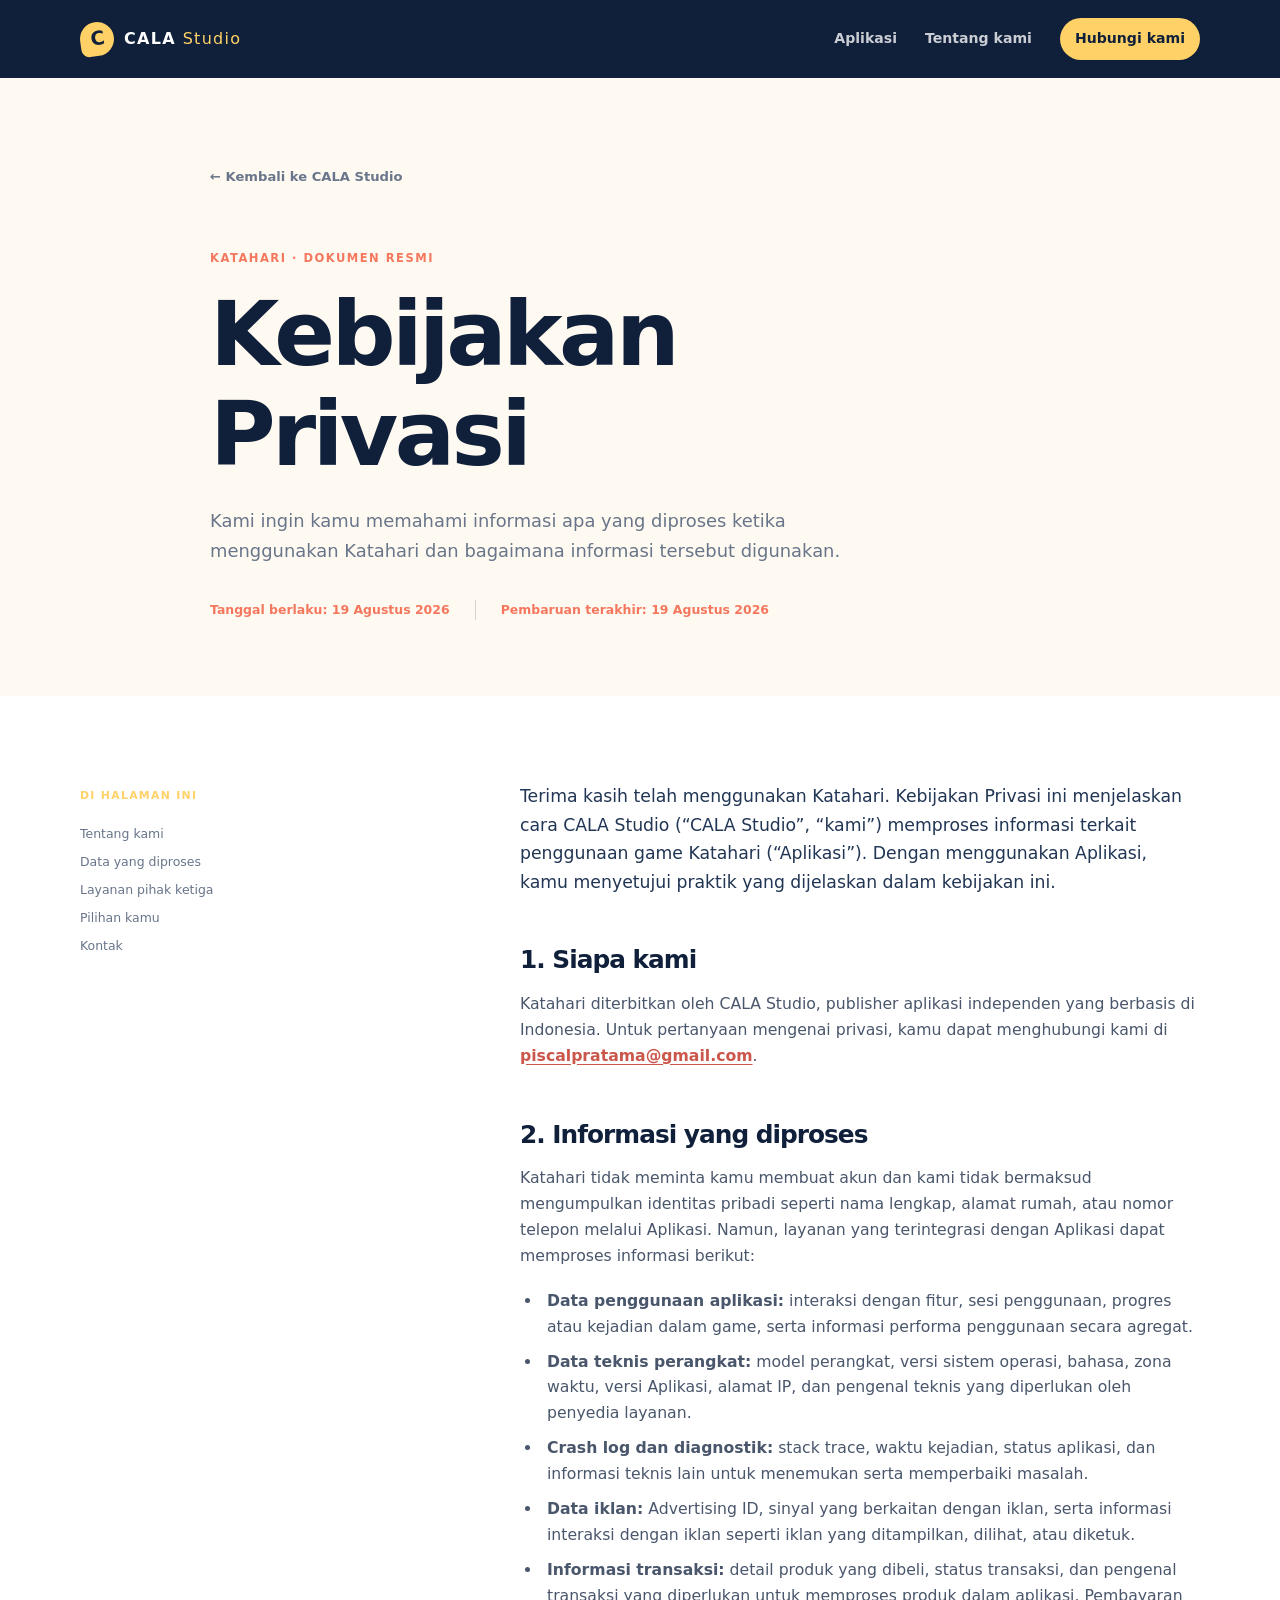
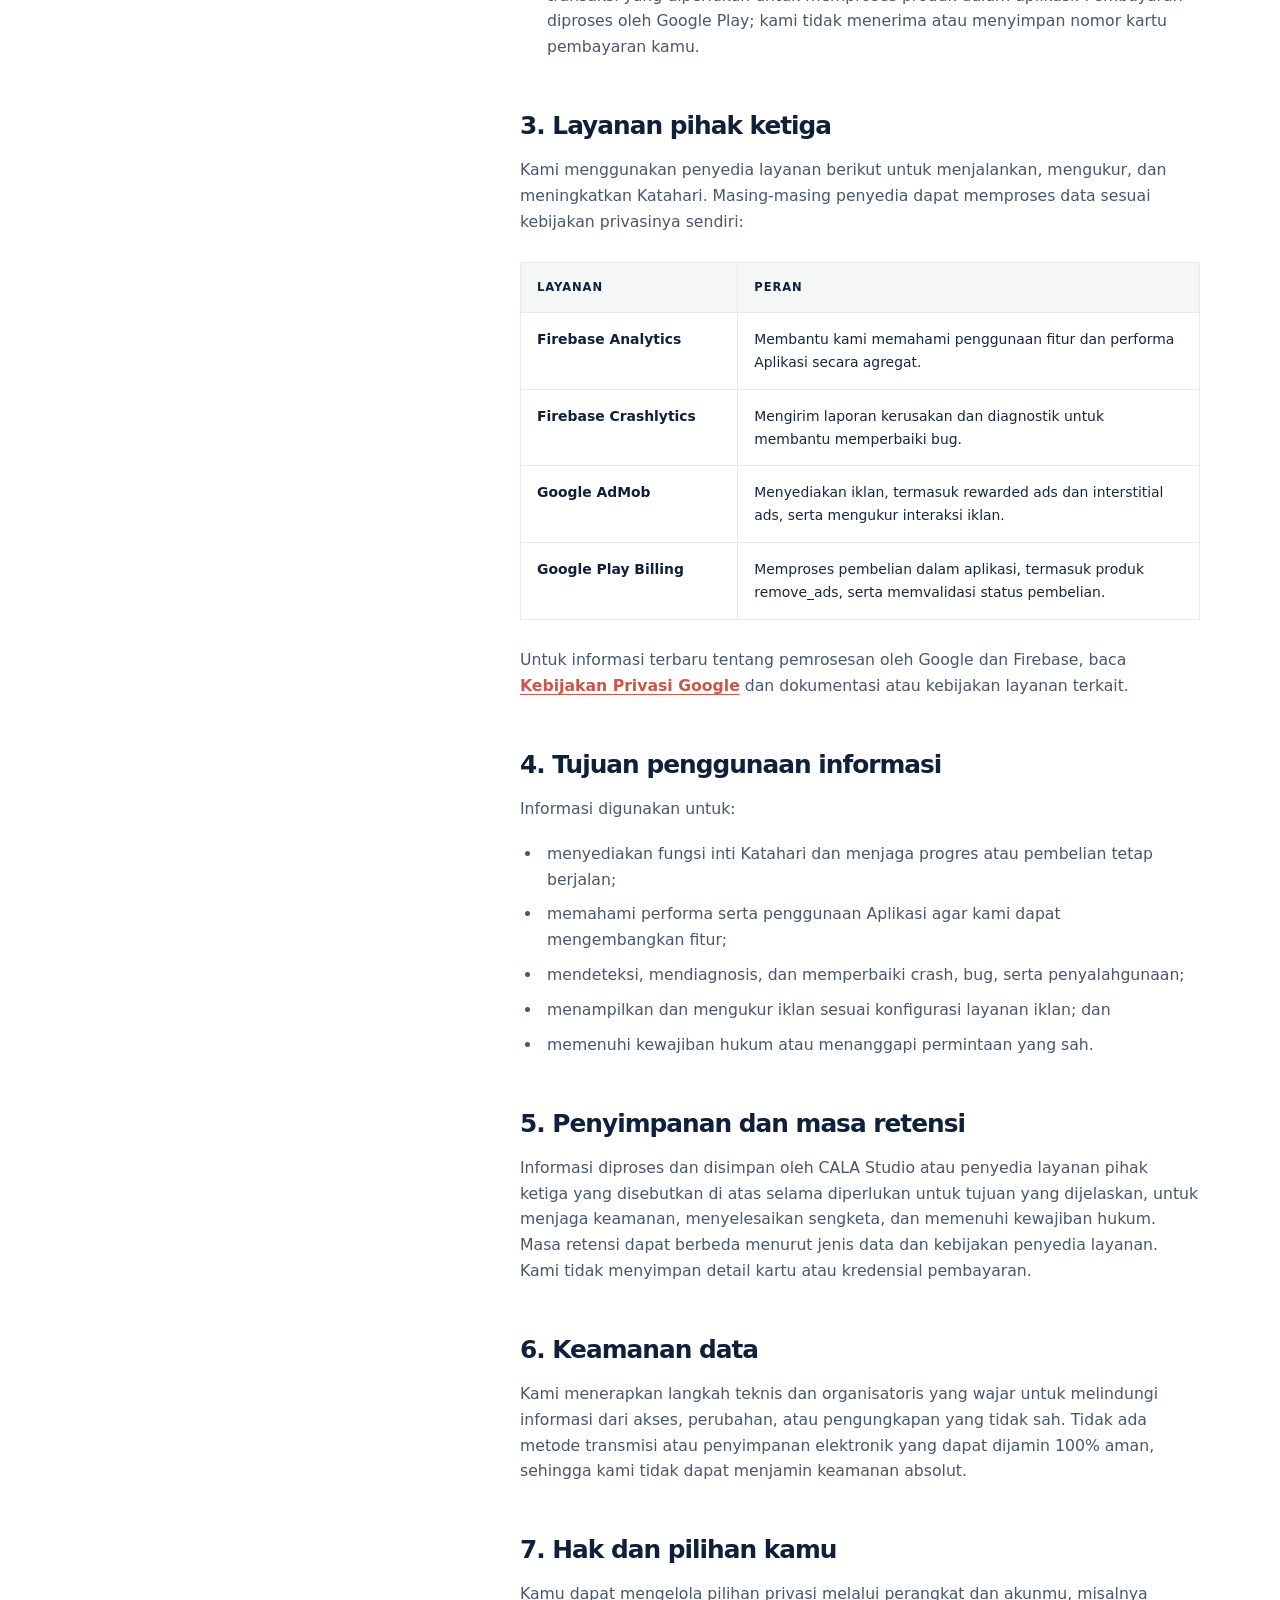
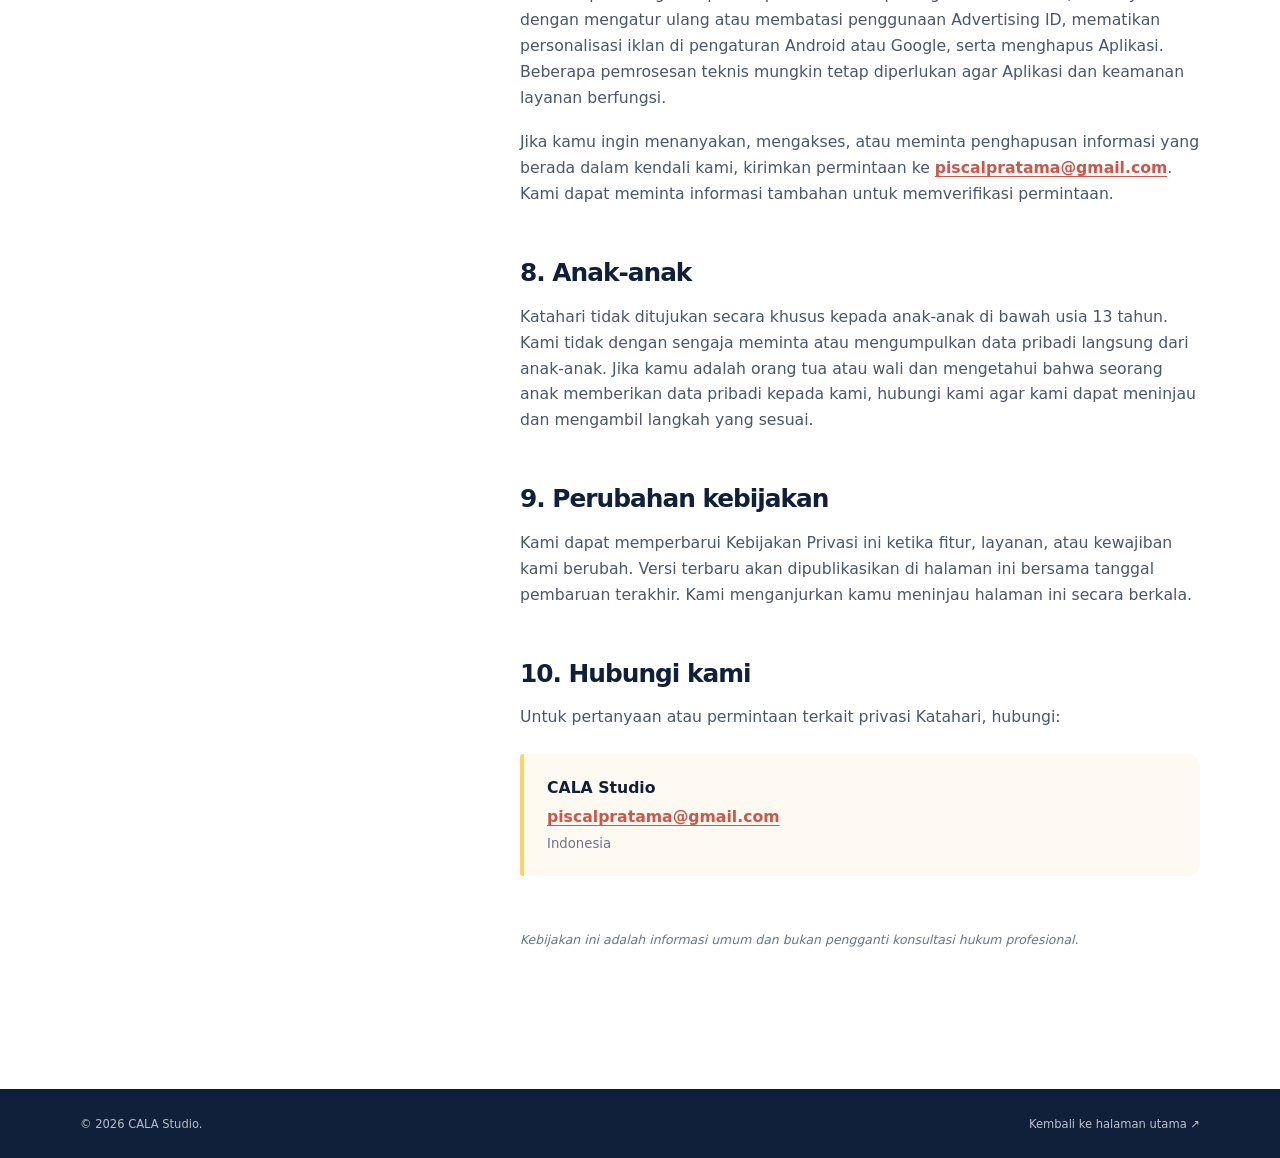
==== katahari/privacy-policy.html @ a6467089 "Initial CALA Studio public policy hub" ====
<!doctype html>
<html lang="id">
  <head>
    <meta charset="utf-8">
    <meta name="viewport" content="width=device-width, initial-scale=1">
    <meta name="description" content="Kebijakan Privasi Katahari dari CALA Studio, termasuk penggunaan Firebase, Google AdMob, dan Google Play Billing.">
    <meta name="theme-color" content="#10203b">
    <title>Kebijakan Privasi Katahari — CALA Studio</title>
    <link rel="stylesheet" href="../styles.css">
    <script src="../script.js" defer></script>
  </head>
  <body>
    <a class="skip-link" href="#konten">Lewati ke konten utama</a>
    <header class="site-header">
      <div class="container nav-wrap">
        <a class="brand" href="../index.html" aria-label="CALA Studio, halaman utama">
          <span class="brand-mark" aria-hidden="true">C</span>
          <span>CALA <em>Studio</em></span>
        </a>
        <nav aria-label="Navigasi utama">
          <a href="../index.html#aplikasi">Aplikasi</a>
          <a href="../index.html#tentang">Tentang kami</a>
          <a class="nav-cta" href="mailto:piscalpratama@gmail.com">Hubungi kami</a>
        </nav>
      </div>
    </header>

    <main id="konten">
      <section class="page-hero">
        <div class="container narrow-container">
          <a class="back-link" href="../index.html">← Kembali ke CALA Studio</a>
          <p class="eyebrow eyebrow-dark">Katahari · Dokumen resmi</p>
          <h1>Kebijakan Privasi</h1>
          <p class="page-intro">Kami ingin kamu memahami informasi apa yang diproses ketika menggunakan Katahari dan bagaimana informasi tersebut digunakan.</p>
          <div class="document-meta"><span>Tanggal berlaku: 19 Agustus 2026</span><span>Pembaruan terakhir: 19 Agustus 2026</span></div>
        </div>
      </section>

      <section class="document-section">
        <div class="container document-layout">
          <aside class="document-aside" aria-label="Daftar isi">
            <p class="footer-label">Di halaman ini</p>
            <a href="#siapa-kami">Tentang kami</a>
            <a href="#data">Data yang diproses</a>
            <a href="#pihak-ketiga">Layanan pihak ketiga</a>
            <a href="#pilihan">Pilihan kamu</a>
            <a href="#kontak">Kontak</a>
          </aside>

          <article class="legal-copy">
            <p>Terima kasih telah menggunakan Katahari. Kebijakan Privasi ini menjelaskan cara CALA Studio (“CALA Studio”, “kami”) memproses informasi terkait penggunaan game Katahari (“Aplikasi”). Dengan menggunakan Aplikasi, kamu menyetujui praktik yang dijelaskan dalam kebijakan ini.</p>

            <h2 id="siapa-kami">1. Siapa kami</h2>
            <p>Katahari diterbitkan oleh CALA Studio, publisher aplikasi independen yang berbasis di Indonesia. Untuk pertanyaan mengenai privasi, kamu dapat menghubungi kami di <a href="mailto:piscalpratama@gmail.com">piscalpratama@gmail.com</a>.</p>

            <h2 id="data">2. Informasi yang diproses</h2>
            <p>Katahari tidak meminta kamu membuat akun dan kami tidak bermaksud mengumpulkan identitas pribadi seperti nama lengkap, alamat rumah, atau nomor telepon melalui Aplikasi. Namun, layanan yang terintegrasi dengan Aplikasi dapat memproses informasi berikut:</p>
            <ul>
              <li><strong>Data penggunaan aplikasi:</strong> interaksi dengan fitur, sesi penggunaan, progres atau kejadian dalam game, serta informasi performa penggunaan secara agregat.</li>
              <li><strong>Data teknis perangkat:</strong> model perangkat, versi sistem operasi, bahasa, zona waktu, versi Aplikasi, alamat IP, dan pengenal teknis yang diperlukan oleh penyedia layanan.</li>
              <li><strong>Crash log dan diagnostik:</strong> stack trace, waktu kejadian, status aplikasi, dan informasi teknis lain untuk menemukan serta memperbaiki masalah.</li>
              <li><strong>Data iklan:</strong> Advertising ID, sinyal yang berkaitan dengan iklan, serta informasi interaksi dengan iklan seperti iklan yang ditampilkan, dilihat, atau diketuk.</li>
              <li><strong>Informasi transaksi:</strong> detail produk yang dibeli, status transaksi, dan pengenal transaksi yang diperlukan untuk memproses produk dalam aplikasi. Pembayaran diproses oleh Google Play; kami tidak menerima atau menyimpan nomor kartu pembayaran kamu.</li>
            </ul>

            <h2 id="pihak-ketiga">3. Layanan pihak ketiga</h2>
            <p>Kami menggunakan penyedia layanan berikut untuk menjalankan, mengukur, dan meningkatkan Katahari. Masing-masing penyedia dapat memproses data sesuai kebijakan privasinya sendiri:</p>
            <div class="service-table-wrap">
              <table>
                <thead><tr><th>Layanan</th><th>Peran</th></tr></thead>
                <tbody>
                  <tr><td>Firebase Analytics</td><td>Membantu kami memahami penggunaan fitur dan performa Aplikasi secara agregat.</td></tr>
                  <tr><td>Firebase Crashlytics</td><td>Mengirim laporan kerusakan dan diagnostik untuk membantu memperbaiki bug.</td></tr>
                  <tr><td>Google AdMob</td><td>Menyediakan iklan, termasuk rewarded ads dan interstitial ads, serta mengukur interaksi iklan.</td></tr>
                  <tr><td>Google Play Billing</td><td>Memproses pembelian dalam aplikasi, termasuk produk remove_ads, serta memvalidasi status pembelian.</td></tr>
                </tbody>
              </table>
            </div>
            <p>Untuk informasi terbaru tentang pemrosesan oleh Google dan Firebase, baca <a href="https://policies.google.com/privacy" target="_blank" rel="noopener noreferrer">Kebijakan Privasi Google</a> dan dokumentasi atau kebijakan layanan terkait.</p>

            <h2>4. Tujuan penggunaan informasi</h2>
            <p>Informasi digunakan untuk:</p>
            <ul>
              <li>menyediakan fungsi inti Katahari dan menjaga progres atau pembelian tetap berjalan;</li>
              <li>memahami performa serta penggunaan Aplikasi agar kami dapat mengembangkan fitur;</li>
              <li>mendeteksi, mendiagnosis, dan memperbaiki crash, bug, serta penyalahgunaan;</li>
              <li>menampilkan dan mengukur iklan sesuai konfigurasi layanan iklan; dan</li>
              <li>memenuhi kewajiban hukum atau menanggapi permintaan yang sah.</li>
            </ul>

            <h2>5. Penyimpanan dan masa retensi</h2>
            <p>Informasi diproses dan disimpan oleh CALA Studio atau penyedia layanan pihak ketiga yang disebutkan di atas selama diperlukan untuk tujuan yang dijelaskan, untuk menjaga keamanan, menyelesaikan sengketa, dan memenuhi kewajiban hukum. Masa retensi dapat berbeda menurut jenis data dan kebijakan penyedia layanan. Kami tidak menyimpan detail kartu atau kredensial pembayaran.</p>

            <h2>6. Keamanan data</h2>
            <p>Kami menerapkan langkah teknis dan organisatoris yang wajar untuk melindungi informasi dari akses, perubahan, atau pengungkapan yang tidak sah. Tidak ada metode transmisi atau penyimpanan elektronik yang dapat dijamin 100% aman, sehingga kami tidak dapat menjamin keamanan absolut.</p>

            <h2 id="pilihan">7. Hak dan pilihan kamu</h2>
            <p>Kamu dapat mengelola pilihan privasi melalui perangkat dan akunmu, misalnya dengan mengatur ulang atau membatasi penggunaan Advertising ID, mematikan personalisasi iklan di pengaturan Android atau Google, serta menghapus Aplikasi. Beberapa pemrosesan teknis mungkin tetap diperlukan agar Aplikasi dan keamanan layanan berfungsi.</p>
            <p>Jika kamu ingin menanyakan, mengakses, atau meminta penghapusan informasi yang berada dalam kendali kami, kirimkan permintaan ke <a href="mailto:piscalpratama@gmail.com">piscalpratama@gmail.com</a>. Kami dapat meminta informasi tambahan untuk memverifikasi permintaan.</p>

            <h2>8. Anak-anak</h2>
            <p>Katahari tidak ditujukan secara khusus kepada anak-anak di bawah usia 13 tahun. Kami tidak dengan sengaja meminta atau mengumpulkan data pribadi langsung dari anak-anak. Jika kamu adalah orang tua atau wali dan mengetahui bahwa seorang anak memberikan data pribadi kepada kami, hubungi kami agar kami dapat meninjau dan mengambil langkah yang sesuai.</p>

            <h2>9. Perubahan kebijakan</h2>
            <p>Kami dapat memperbarui Kebijakan Privasi ini ketika fitur, layanan, atau kewajiban kami berubah. Versi terbaru akan dipublikasikan di halaman ini bersama tanggal pembaruan terakhir. Kami menganjurkan kamu meninjau halaman ini secara berkala.</p>

            <h2 id="kontak">10. Hubungi kami</h2>
            <p>Untuk pertanyaan atau permintaan terkait privasi Katahari, hubungi:</p>
            <div class="contact-card"><strong>CALA Studio</strong><a href="mailto:piscalpratama@gmail.com">piscalpratama@gmail.com</a><span>Indonesia</span></div>
            <p class="legal-note">Kebijakan ini adalah informasi umum dan bukan pengganti konsultasi hukum profesional.</p>
          </article>
        </div>
      </section>
    </main>

    <footer class="site-footer">
      <div class="container footer-bottom footer-bottom-single"><span>© <span data-current-year>2026</span> CALA Studio.</span><a href="../index.html">Kembali ke halaman utama ↗</a></div>
    </footer>
  </body>
</html>
---- styles.css ----
:root {
  --navy: #10203b;
  --navy-soft: #213554;
  --ink: #17263d;
  --muted: #68758a;
  --cream: #fffaf1;
  --paper: #ffffff;
  --yellow: #ffd166;
  --coral: #f4775e;
  --mint: #d9f1e1;
  --line: #e6e9ef;
  --shadow: 0 22px 60px rgba(16, 32, 59, 0.12);
  --radius: 24px;
}

* { box-sizing: border-box; }

html { scroll-behavior: smooth; }

body {
  margin: 0;
  color: var(--ink);
  background: var(--cream);
  font-family: Inter, ui-sans-serif, system-ui, -apple-system, BlinkMacSystemFont, "Segoe UI", sans-serif;
  font-size: 16px;
  line-height: 1.65;
  -webkit-font-smoothing: antialiased;
}

a { color: inherit; }

a:focus-visible, button:focus-visible {
  outline: 3px solid var(--coral);
  outline-offset: 4px;
}

.skip-link {
  position: absolute;
  left: 16px;
  top: -60px;
  z-index: 10;
  padding: 10px 14px;
  color: var(--navy);
  background: var(--yellow);
  border-radius: 8px;
  font-weight: 700;
}

.skip-link:focus { top: 16px; }

.container { width: min(1120px, calc(100% - 40px)); margin: 0 auto; }
.narrow-container { width: min(860px, calc(100% - 40px)); }

.site-header {
  position: relative;
  z-index: 2;
  color: #fff;
  background: var(--navy);
}

.nav-wrap {
  display: flex;
  align-items: center;
  justify-content: space-between;
  min-height: 78px;
  gap: 28px;
}

.brand {
  display: inline-flex;
  align-items: center;
  gap: 10px;
  color: #fff;
  text-decoration: none;
  font-size: 1rem;
  font-weight: 800;
  letter-spacing: 0.08em;
}

.brand em { color: var(--yellow); font-style: normal; font-weight: 500; }

.brand-mark {
  display: grid;
  place-items: center;
  width: 34px;
  height: 34px;
  color: var(--navy);
  background: var(--yellow);
  border-radius: 50% 50% 50% 8px;
  font-size: 1.2rem;
  letter-spacing: -0.06em;
  transform: rotate(-8deg);
}

.brand-mark::first-letter { font-weight: 900; }
.brand > span:last-child { display: inline-block; }

nav { display: flex; align-items: center; gap: 28px; }
nav a { color: rgba(255, 255, 255, 0.78); text-decoration: none; font-size: 0.88rem; font-weight: 600; }
nav a:hover, nav a:focus-visible { color: #fff; }
nav .nav-cta { padding: 9px 15px; color: var(--navy); background: var(--yellow); border-radius: 99px; }
nav .nav-cta:hover, nav .nav-cta:focus-visible { color: var(--navy); background: #ffe19a; }

.hero {
  overflow: hidden;
  color: #fff;
  background: var(--navy);
}

.hero-grid { display: grid; grid-template-columns: 1fr 0.9fr; align-items: center; gap: 30px; min-height: 555px; }
.hero-copy { position: relative; z-index: 1; padding: 56px 0 72px; }

.eyebrow {
  display: flex;
  align-items: center;
  gap: 9px;
  margin: 0 0 18px;
  color: var(--yellow);
  font-size: 0.72rem;
  font-weight: 800;
  letter-spacing: 0.13em;
  line-height: 1.4;
  text-transform: uppercase;
}

.eyebrow-dot { width: 7px; height: 7px; background: var(--yellow); border-radius: 50%; }
.eyebrow-dark { color: var(--coral); }
.eyebrow-dark .eyebrow-dot { background: var(--coral); }

h1, h2, h3, p { margin-top: 0; }
h1, h2, h3 { letter-spacing: -0.04em; line-height: 1.12; }
h1 { max-width: 690px; margin-bottom: 24px; font-size: clamp(2.7rem, 6vw, 5.4rem); font-weight: 800; }
h1 span, h2 em { color: var(--coral); font-style: normal; }
.hero h1 span { color: var(--yellow); }
.hero-lead { max-width: 515px; margin-bottom: 32px; color: rgba(255, 255, 255, 0.72); font-size: 1.1rem; }
.hero-actions { display: flex; align-items: center; flex-wrap: wrap; gap: 23px; }

.button {
  display: inline-flex;
  align-items: center;
  justify-content: center;
  gap: 12px;
  min-height: 46px;
  padding: 11px 19px;
  border: 1px solid transparent;
  border-radius: 99px;
  font-size: 0.88rem;
  font-weight: 800;
  text-decoration: none;
  transition: transform 160ms ease, background-color 160ms ease, border-color 160ms ease;
}

.button:hover { transform: translateY(-2px); }
.button-primary { color: var(--navy); background: var(--yellow); }
.button-primary:hover { background: #ffe19a; }
.button-light { color: var(--navy); background: #fff; }
.button-light:hover { background: #fff8df; }
.button-outline { color: var(--navy); border-color: rgba(16, 32, 59, 0.25); }
.button-outline:hover { border-color: var(--navy); background: #fff; }
.text-link { color: rgba(255, 255, 255, 0.75); font-size: 0.88rem; font-weight: 700; text-decoration: none; }
.text-link:hover { color: #fff; }

.hero-art { position: relative; align-self: stretch; min-height: 555px; overflow: hidden; }
.sun-glow { position: absolute; width: 430px; height: 430px; top: 50%; left: 53%; transform: translate(-50%, -50%); background: rgba(255, 209, 102, 0.11); border-radius: 50%; }
.sun { position: absolute; width: 255px; height: 255px; top: 28%; left: 26%; background: var(--yellow); border-radius: 50%; box-shadow: 0 0 0 22px rgba(255, 209, 102, 0.12), 0 0 0 50px rgba(255, 209, 102, 0.05); }
.cloud { position: absolute; width: 126px; height: 25px; background: #fff8e8; border-radius: 99px; opacity: 0.95; }
.cloud::before, .cloud::after { position: absolute; display: block; content: ""; background: inherit; border-radius: 50%; }
.cloud::before { width: 49px; height: 49px; left: 19px; bottom: 0; }
.cloud::after { width: 65px; height: 65px; right: 18px; bottom: 0; }
.cloud-one { top: 27%; right: 5%; transform: scale(0.85); }
.cloud-two { top: 52%; left: 8%; transform: scale(0.57); opacity: 0.7; }
.spark { position: absolute; color: var(--coral); font-size: 1.5rem; }
.spark-one { top: 17%; left: 14%; }
.spark-two { top: 42%; right: 3%; color: var(--yellow); font-size: 1.1rem; }
.spark-three { top: 69%; left: 24%; color: var(--yellow); font-size: 0.8rem; }
.hill { position: absolute; border-radius: 50% 50% 0 0; }
.hill-back { width: 600px; height: 150px; right: -150px; bottom: -80px; background: var(--coral); transform: rotate(-8deg); }
.hill-front { width: 650px; height: 145px; left: -100px; bottom: -98px; background: #e85e59; transform: rotate(7deg); }
.art-label { position: absolute; right: 19%; bottom: 16%; color: var(--navy); font-size: 0.78rem; font-weight: 700; letter-spacing: 0.08em; line-height: 1.1; text-align: right; text-transform: uppercase; transform: rotate(-8deg); }
.art-label strong { color: #fff; font-size: 1.45rem; letter-spacing: -0.03em; text-transform: none; }

.section { padding: 112px 0; }
.section-light { background: var(--paper); }
.section-cream { background: var(--cream); }
.section-heading { margin-bottom: 44px; }
.split-heading { display: grid; grid-template-columns: 1fr 0.55fr; align-items: end; gap: 50px; }
.section-heading h2, .about-grid h2 { max-width: 590px; margin-bottom: 0; font-size: clamp(2rem, 4vw, 3.6rem); }
.split-heading > p { max-width: 340px; margin-bottom: 2px; color: var(--muted); font-size: 0.96rem; }

.app-card { display: grid; grid-template-columns: minmax(260px, 0.75fr) 1.25fr; overflow: hidden; background: var(--cream); border: 1px solid #ede7db; border-radius: var(--radius); box-shadow: var(--shadow); }
.app-card-art { position: relative; min-height: 355px; overflow: hidden; background: #e9f4eb; }
.mini-sun { position: absolute; width: 172px; height: 172px; top: 55px; left: 50%; transform: translateX(-50%); background: var(--yellow); border-radius: 50%; }
.mini-horizon { position: absolute; right: -20px; bottom: -55px; left: -20px; height: 160px; background: var(--coral); border-radius: 50% 50% 0 0; transform: rotate(-6deg); }
.mini-word { position: absolute; top: 105px; left: 0; width: 100%; color: var(--navy); font-size: 2rem; font-weight: 400; letter-spacing: -0.08em; line-height: 0.8; text-align: center; transform: rotate(-6deg); }
.mini-word strong { color: #fff; font-size: 3.8rem; font-weight: 850; letter-spacing: -0.11em; }
.mini-star { position: absolute; right: 22px; bottom: 91px; color: var(--navy); font-size: 1.4rem; transform: rotate(10deg); }
.app-card-content { display: flex; flex-direction: column; justify-content: center; padding: 50px 54px; }
.app-card-title { display: flex; align-items: start; justify-content: space-between; gap: 20px; }
.card-kicker { margin-bottom: 8px; color: var(--coral); font-size: 0.72rem; font-weight: 800; letter-spacing: 0.12em; text-transform: uppercase; }
.app-card h3 { margin-bottom: 18px; font-size: clamp(2.2rem, 4vw, 3.5rem); }
.status-pill { flex: none; padding: 6px 11px; color: #2b6544; background: var(--mint); border-radius: 99px; font-size: 0.68rem; font-weight: 800; letter-spacing: 0.06em; text-transform: uppercase; }
.app-card-content > p { max-width: 480px; margin-bottom: 23px; color: var(--muted); }
.tag-list { display: flex; flex-wrap: wrap; gap: 8px; margin-bottom: 34px; }
.tag-list span { padding: 6px 10px; color: var(--navy-soft); border: 1px solid #d8dedb; border-radius: 6px; font-size: 0.73rem; font-weight: 700; }
.app-links { display: flex; align-items: center; flex-wrap: wrap; gap: 13px; color: var(--coral); font-size: 0.8rem; font-weight: 800; }
.app-links a { text-decoration: none; }
.app-links a:hover { text-decoration: underline; text-underline-offset: 3px; }
.play-placeholder { color: var(--muted); font-weight: 600; }
.link-separator { color: #c1c7ce; }

.about-grid { display: grid; grid-template-columns: 1fr 0.8fr; gap: 100px; }
.about-copy { padding-top: 42px; }
.about-copy p { margin-bottom: 18px; color: var(--muted); }
.about-copy .button { margin-top: 16px; }

.contact-strip { padding: 62px 0; color: #fff; background: var(--coral); }
.contact-inner { display: flex; align-items: center; justify-content: space-between; gap: 30px; }
.contact-strip .eyebrow { margin-bottom: 13px; color: var(--yellow); }
.contact-strip h2 { margin-bottom: 0; font-size: clamp(1.7rem, 4vw, 2.8rem); }

.site-footer { color: rgba(255, 255, 255, 0.7); background: var(--navy); }
.footer-top { display: grid; grid-template-columns: 1.4fr 0.7fr 0.9fr; gap: 40px; padding-top: 64px; padding-bottom: 58px; }
.brand-footer { margin-bottom: 18px; }
.footer-note { margin: 0; color: rgba(255, 255, 255, 0.45); font-size: 0.88rem; }
.footer-column { display: flex; flex-direction: column; align-items: flex-start; gap: 8px; font-size: 0.82rem; }
.footer-column a { color: rgba(255, 255, 255, 0.72); text-decoration: none; }
.footer-column a:hover, .footer-bottom a:hover { color: #fff; }
.footer-label { margin: 0 0 10px; color: var(--yellow); font-size: 0.68rem; font-weight: 800; letter-spacing: 0.12em; text-transform: uppercase; }
.footer-bottom { display: flex; align-items: center; justify-content: space-between; gap: 20px; padding-top: 20px; padding-bottom: 24px; border-top: 1px solid rgba(255, 255, 255, 0.12); font-size: 0.72rem; }
.footer-bottom a { color: rgba(255, 255, 255, 0.72); text-decoration: none; }
.footer-bottom-single { padding-top: 26px; border-top: 0; }

.page-hero { padding: 85px 0 76px; background: var(--cream); }
.back-link { display: inline-block; margin-bottom: 62px; color: var(--muted); font-size: 0.82rem; font-weight: 700; text-decoration: none; }
.back-link:hover { color: var(--coral); }
.page-hero h1 { max-width: 760px; margin-bottom: 22px; color: var(--navy); font-size: clamp(2.8rem, 7vw, 5.8rem); }
.page-intro { max-width: 650px; margin-bottom: 34px; color: var(--muted); font-size: 1.12rem; }
.document-meta { display: flex; flex-wrap: wrap; gap: 11px 25px; color: var(--coral); font-size: 0.78rem; font-weight: 800; }
.document-meta span + span { padding-left: 25px; border-left: 1px solid #d6d4ca; }
.document-section { padding: 86px 0 120px; background: var(--paper); }
.document-layout { display: grid; grid-template-columns: 205px minmax(0, 680px); justify-content: space-between; gap: 50px; }
.document-aside { position: sticky; top: 25px; align-self: start; display: flex; flex-direction: column; gap: 10px; padding-top: 5px; }
.document-aside a { color: var(--muted); font-size: 0.78rem; line-height: 1.45; text-decoration: none; }
.document-aside a:hover { color: var(--coral); }
.legal-copy { min-width: 0; color: #49566b; font-size: 0.98rem; }
.legal-copy > p:first-child { color: var(--navy-soft); font-size: 1.08rem; }
.legal-copy h2 { margin: 52px 0 17px; color: var(--navy); font-size: 1.55rem; }
.legal-copy h2:first-of-type { margin-top: 50px; }
.legal-copy p { margin-bottom: 19px; }
.legal-copy a { color: #cb574b; font-weight: 700; text-underline-offset: 3px; }
.legal-copy ul { margin: 0 0 22px; padding-left: 22px; }
.legal-copy li { margin-bottom: 9px; padding-left: 5px; }
.service-table-wrap { overflow-x: auto; margin: 27px 0; }
table { width: 100%; min-width: 540px; border-collapse: collapse; color: var(--ink); font-size: 0.87rem; }
th, td { padding: 15px 16px; border: 1px solid var(--line); text-align: left; vertical-align: top; }
th { color: var(--navy); background: #f5f7f7; font-size: 0.72rem; letter-spacing: 0.08em; text-transform: uppercase; }
td:first-child { width: 32%; color: var(--navy); font-weight: 800; }
.contact-card { display: flex; flex-direction: column; align-items: flex-start; gap: 3px; margin: 24px 0; padding: 21px 23px; background: var(--cream); border-left: 4px solid var(--yellow); border-radius: 3px 12px 12px 3px; }
.contact-card strong { color: var(--navy); }
.contact-card span { color: var(--muted); font-size: 0.83rem; }
.legal-note { margin-top: 54px; color: var(--muted); font-size: 0.78rem; font-style: italic; }

@media (max-width: 760px) {
  .container, .narrow-container { width: min(100% - 32px, 620px); }
  .nav-wrap { min-height: 70px; }
  nav { gap: 13px; }
  nav a:not(.nav-cta) { display: none; }
  nav .nav-cta { padding: 8px 12px; font-size: 0.76rem; }
  .hero-grid { display: block; min-height: 0; }
  .hero-copy { padding: 72px 0 20px; }
  .hero-art { min-height: 320px; }
  .sun { width: 205px; height: 205px; top: 12%; left: 28%; }
  .sun-glow { width: 310px; height: 310px; top: 38%; left: 51%; }
  .cloud-one { top: 11%; right: 1%; }
  .cloud-two { top: 40%; left: 1%; }
  .art-label { right: 19%; bottom: 17%; }
  .section { padding: 76px 0; }
  .split-heading, .about-grid { grid-template-columns: 1fr; gap: 25px; }
  .split-heading > p { margin-top: 0; }
  .app-card { grid-template-columns: 1fr; }
  .app-card-art { min-height: 280px; }
  .app-card-content { padding: 34px 26px 38px; }
  .app-card-title { display: block; }
  .status-pill { display: inline-block; margin-bottom: 14px; }
  .about-copy { padding-top: 0; }
  .contact-inner { align-items: flex-start; flex-direction: column; }
  .footer-top { grid-template-columns: 1fr 1fr; padding-top: 48px; padding-bottom: 42px; }
  .footer-top > :first-child { grid-column: 1 / -1; }
  .footer-bottom { align-items: flex-start; flex-direction: column; }
  .page-hero { padding: 54px 0 55px; }
  .back-link { margin-bottom: 46px; }
  .document-section { padding: 55px 0 80px; }
  .document-layout { display: block; }
  .document-aside { position: static; display: grid; grid-template-columns: repeat(2, 1fr); gap: 8px 15px; margin-bottom: 44px; padding: 18px; background: var(--cream); border-radius: 12px; }
  .document-aside .footer-label { grid-column: 1 / -1; margin-bottom: 3px; }
  .document-meta { display: block; }
  .document-meta span { display: block; margin-bottom: 5px; }
  .document-meta span + span { padding-left: 0; border-left: 0; }
  .legal-copy h2 { margin-top: 43px; }
}

@media (prefers-reduced-motion: reduce) {
  html { scroll-behavior: auto; }
  .button { transition: none; }
}

@media print {
  .site-header, .document-aside, .site-footer, .back-link { display: none; }
  .page-hero, .document-section { padding: 24px 0; }
  .document-layout { display: block; }
  .legal-copy { max-width: 100%; color: #000; }
}
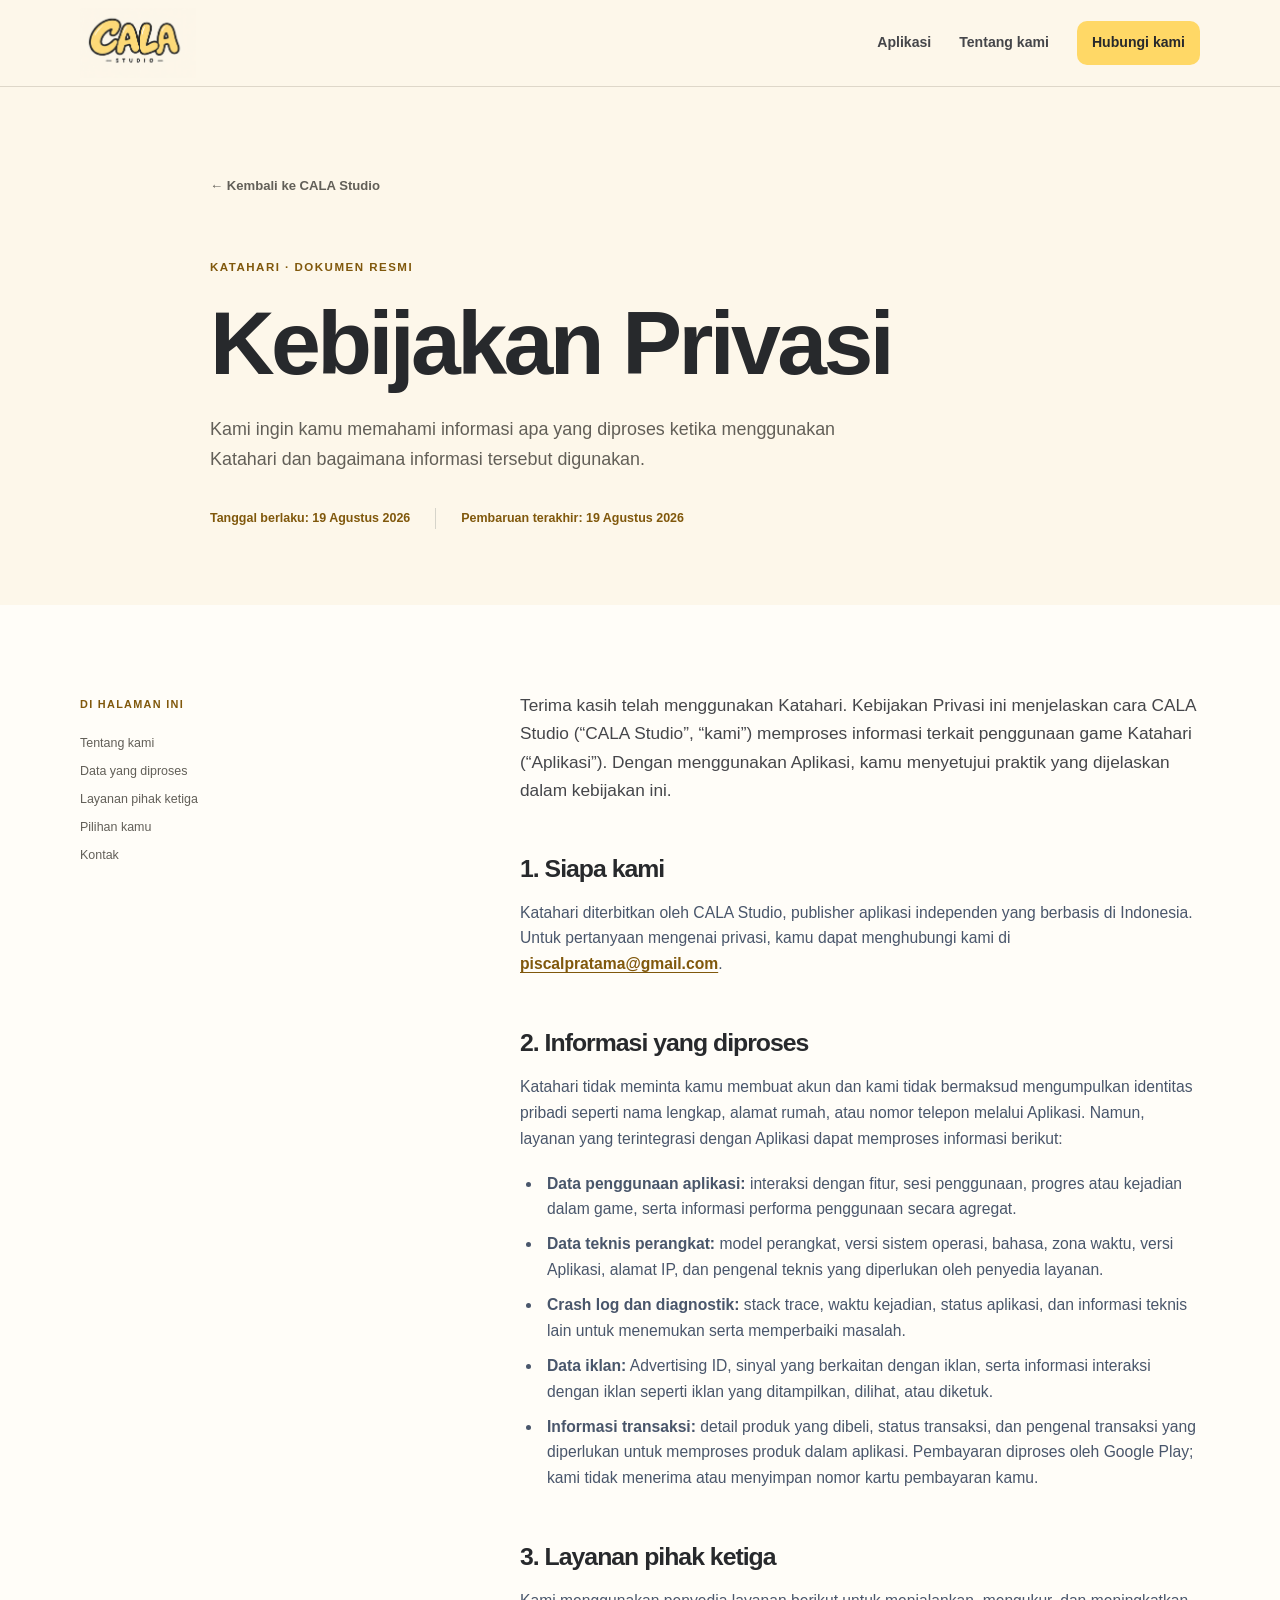
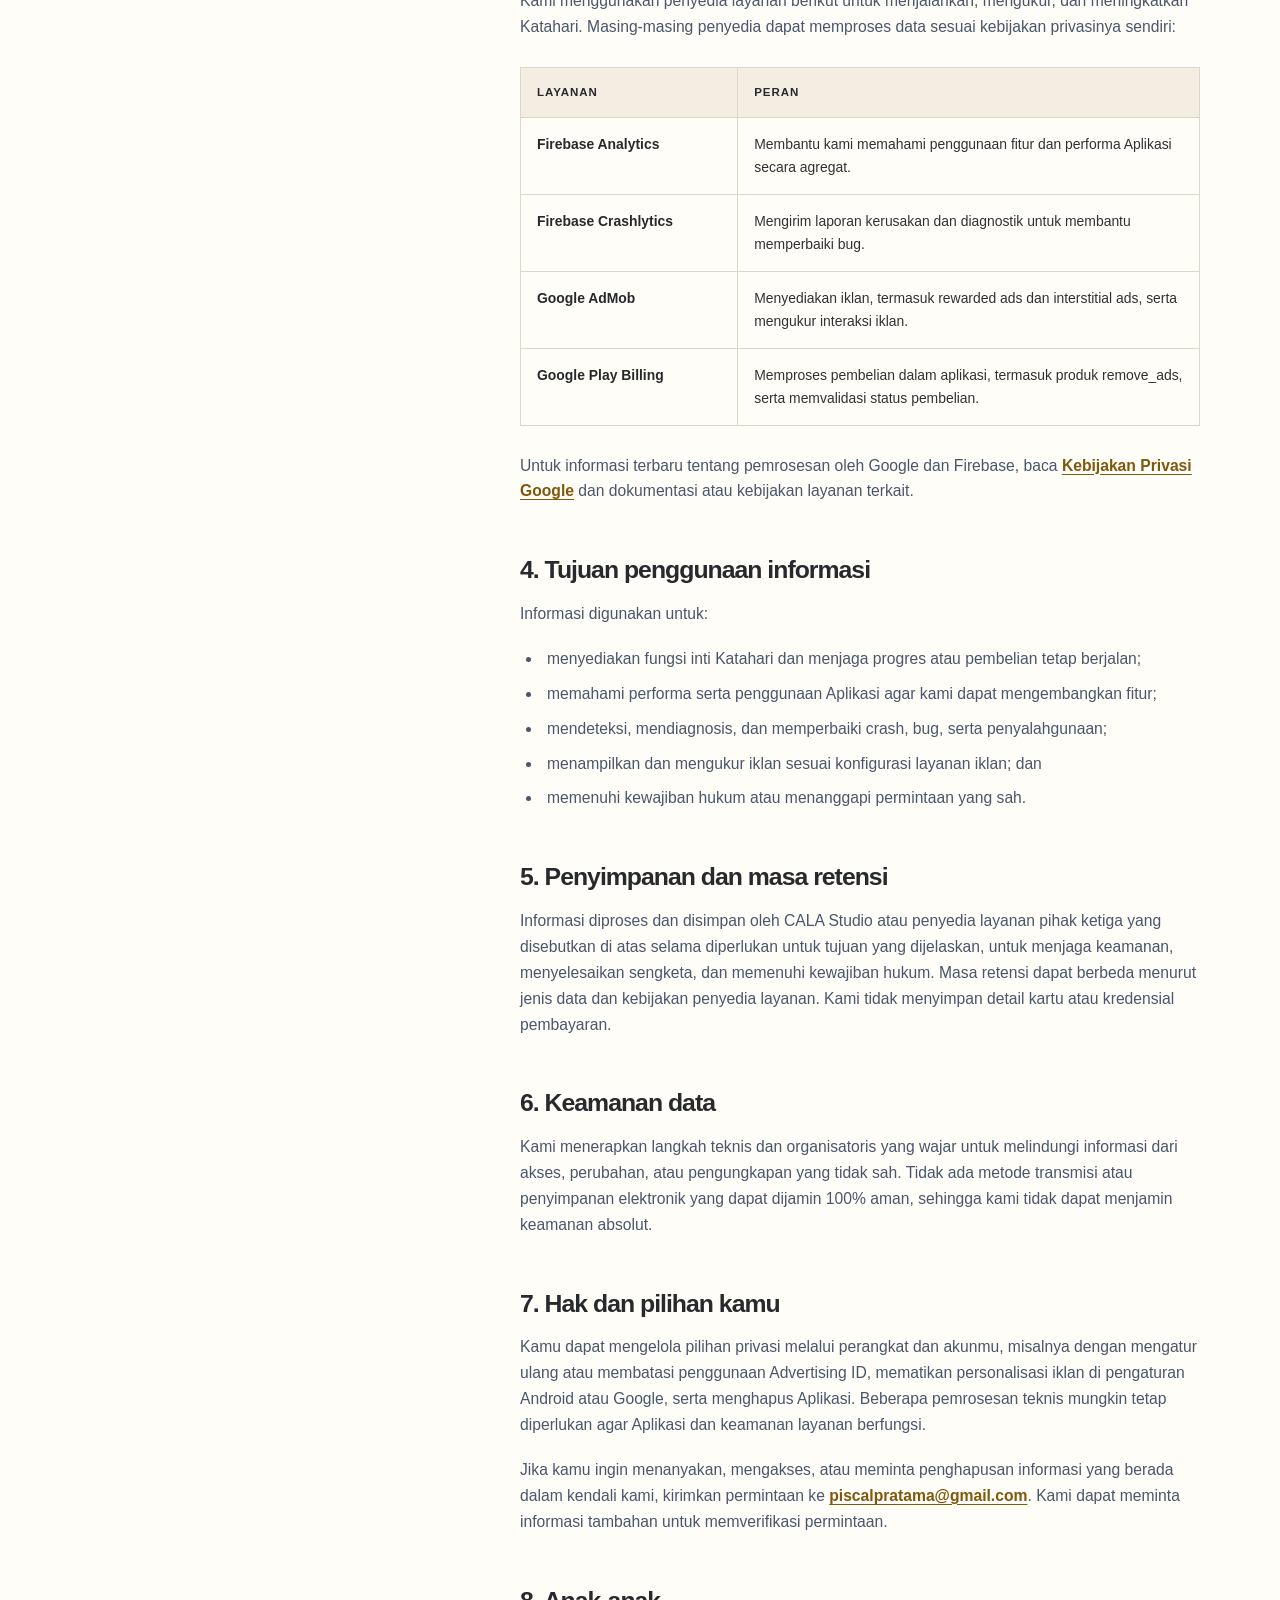
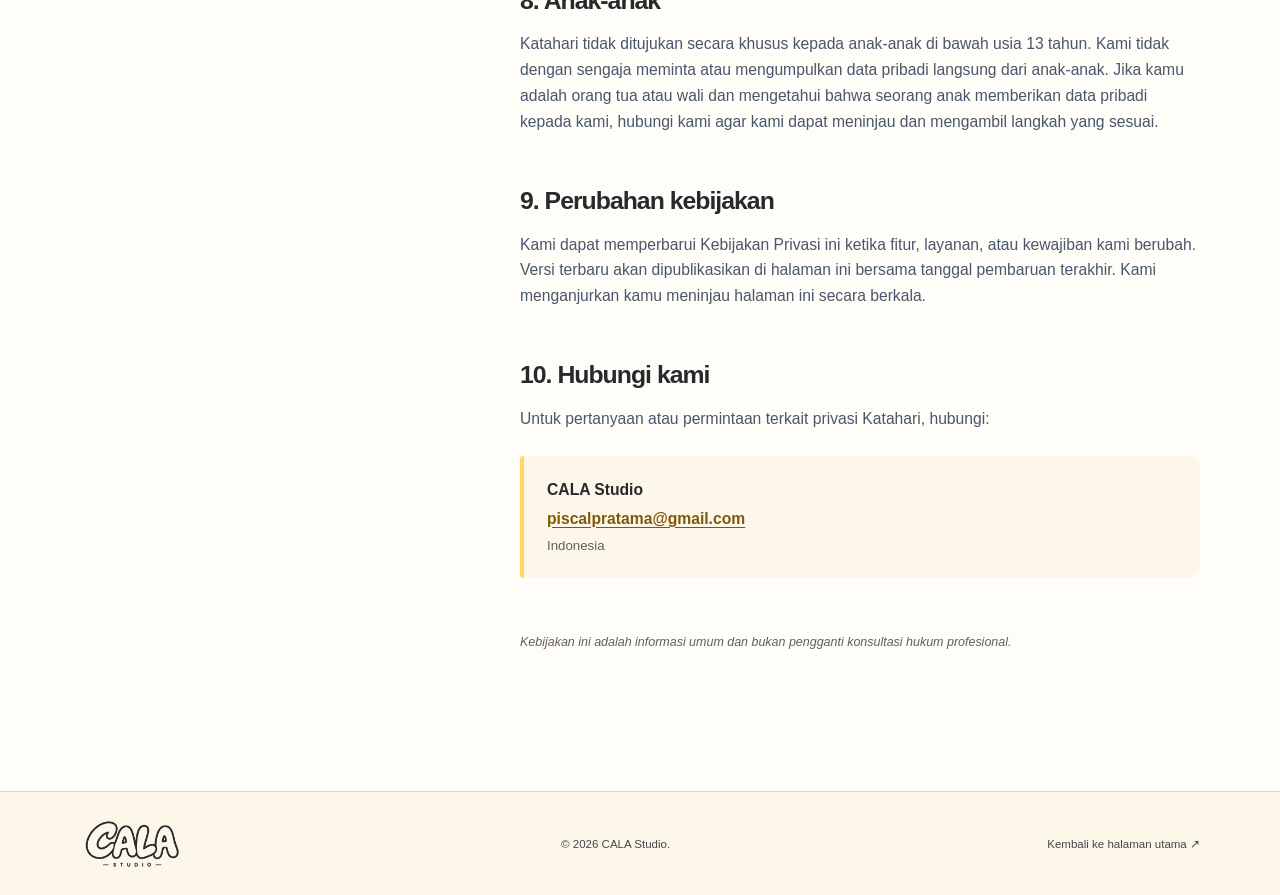
==== commit c3042f63: "Align CALA Studio design with logo assets" ====
--- a/katahari/privacy-policy.html
+++ b/katahari/privacy-policy.html
@@ -4,8 +4,8 @@
     <meta charset="utf-8">
     <meta name="viewport" content="width=device-width, initial-scale=1">
     <meta name="description" content="Kebijakan Privasi Katahari dari CALA Studio, termasuk penggunaan Firebase, Google AdMob, dan Google Play Billing.">
-    <meta name="theme-color" content="#10203b">
-    <title>Kebijakan Privasi Katahari — CALA Studio</title>
+    <meta name="theme-color" content="#27292c">
+    <title>Kebijakan Privasi Katahari: CALA Studio</title>
     <link rel="stylesheet" href="../styles.css">
     <script src="../script.js" defer></script>
   </head>
@@ -14,8 +14,7 @@
     <header class="site-header">
       <div class="container nav-wrap">
         <a class="brand" href="../index.html" aria-label="CALA Studio, halaman utama">
-          <span class="brand-mark" aria-hidden="true">C</span>
-          <span>CALA <em>Studio</em></span>
+          <img src="../assets/logo-crops/cala-lockup-yellow.png" alt="CALA Studio">
         </a>
         <nav aria-label="Navigasi utama">
           <a href="../index.html#aplikasi">Aplikasi</a>
@@ -114,7 +113,7 @@
     </main>
 
     <footer class="site-footer">
-      <div class="container footer-bottom footer-bottom-single"><span>© <span data-current-year>2026</span> CALA Studio.</span><a href="../index.html">Kembali ke halaman utama ↗</a></div>
+      <div class="container footer-bottom footer-bottom-single"><img class="footer-lockup" src="../assets/logo-crops/cala-monochrome.png" alt="CALA Studio"><span>© <span data-current-year>2026</span> CALA Studio.</span><a href="../index.html">Kembali ke halaman utama ↗</a></div>
     </footer>
   </body>
 </html>
--- a/styles.css
+++ b/styles.css
@@ -1,16 +1,15 @@
 :root {
-  --navy: #10203b;
-  --navy-soft: #213554;
-  --ink: #17263d;
-  --muted: #68758a;
-  --cream: #fffaf1;
-  --paper: #ffffff;
-  --yellow: #ffd166;
-  --coral: #f4775e;
-  --mint: #d9f1e1;
-  --line: #e6e9ef;
-  --shadow: 0 22px 60px rgba(16, 32, 59, 0.12);
-  --radius: 24px;
+  --charcoal: #27292c;
+  --charcoal-soft: #45464a;
+  --ink: #303135;
+  --muted: #625f58;
+  --cream: #fdf7ea;
+  --paper: #fffdf8;
+  --yellow: #ffd866;
+  --yellow-deep: #80580c;
+  --line: #ded7c9;
+  --shadow: 8px 10px 0 rgba(39, 41, 44, 0.12);
+  --radius: 16px;
 }
 
 * { box-sizing: border-box; }
@@ -21,7 +20,7 @@
   margin: 0;
   color: var(--ink);
   background: var(--cream);
-  font-family: Inter, ui-sans-serif, system-ui, -apple-system, BlinkMacSystemFont, "Segoe UI", sans-serif;
+  font-family: "Trebuchet MS", "Segoe UI", sans-serif;
   font-size: 16px;
   line-height: 1.65;
   -webkit-font-smoothing: antialiased;
@@ -30,7 +29,7 @@
 a { color: inherit; }
 
 a:focus-visible, button:focus-visible {
-  outline: 3px solid var(--coral);
+  outline: 3px solid var(--yellow);
   outline-offset: 4px;
 }
 
@@ -40,7 +39,7 @@
   top: -60px;
   z-index: 10;
   padding: 10px 14px;
-  color: var(--navy);
+  color: var(--charcoal);
   background: var(--yellow);
   border-radius: 8px;
   font-weight: 700;
@@ -54,15 +53,16 @@
 .site-header {
   position: relative;
   z-index: 2;
-  color: #fff;
-  background: var(--navy);
+  color: var(--charcoal);
+  background: var(--cream);
+  border-bottom: 1px solid var(--line);
 }
 
 .nav-wrap {
   display: flex;
   align-items: center;
   justify-content: space-between;
-  min-height: 78px;
+  min-height: 86px;
   gap: 28px;
 }
 
@@ -70,41 +70,24 @@
   display: inline-flex;
   align-items: center;
   gap: 10px;
-  color: #fff;
+  min-height: 44px;
+  color: var(--charcoal);
   text-decoration: none;
-  font-size: 1rem;
-  font-weight: 800;
-  letter-spacing: 0.08em;
-}
-
-.brand em { color: var(--yellow); font-style: normal; font-weight: 500; }
-
-.brand-mark {
-  display: grid;
-  place-items: center;
-  width: 34px;
-  height: 34px;
-  color: var(--navy);
-  background: var(--yellow);
-  border-radius: 50% 50% 50% 8px;
-  font-size: 1.2rem;
-  letter-spacing: -0.06em;
-  transform: rotate(-8deg);
-}
-
-.brand-mark::first-letter { font-weight: 900; }
-.brand > span:last-child { display: inline-block; }
+}
+
+.brand img { display: block; width: 116px; height: auto; }
+.brand-footer img { width: 132px; }
 
 nav { display: flex; align-items: center; gap: 28px; }
-nav a { color: rgba(255, 255, 255, 0.78); text-decoration: none; font-size: 0.88rem; font-weight: 600; }
-nav a:hover, nav a:focus-visible { color: #fff; }
-nav .nav-cta { padding: 9px 15px; color: var(--navy); background: var(--yellow); border-radius: 99px; }
-nav .nav-cta:hover, nav .nav-cta:focus-visible { color: var(--navy); background: #ffe19a; }
+nav a { color: var(--charcoal-soft); text-decoration: none; font-size: 0.88rem; font-weight: 700; }
+nav a:hover, nav a:focus-visible { color: var(--charcoal); }
+nav .nav-cta { display: inline-flex; align-items: center; min-height: 44px; padding: 9px 15px; color: var(--charcoal); background: var(--yellow); border-radius: 10px; }
+nav .nav-cta:hover, nav .nav-cta:focus-visible { color: var(--charcoal); background: #ffe49a; }
 
 .hero {
   overflow: hidden;
-  color: #fff;
-  background: var(--navy);
+  color: var(--cream);
+  background: var(--charcoal);
 }
 
 .hero-grid { display: grid; grid-template-columns: 1fr 0.9fr; align-items: center; gap: 30px; min-height: 555px; }
@@ -124,15 +107,15 @@
 }
 
 .eyebrow-dot { width: 7px; height: 7px; background: var(--yellow); border-radius: 50%; }
-.eyebrow-dark { color: var(--coral); }
-.eyebrow-dark .eyebrow-dot { background: var(--coral); }
+.eyebrow-dark { color: var(--yellow-deep); }
+.eyebrow-dark .eyebrow-dot { background: var(--yellow-deep); }
 
 h1, h2, h3, p { margin-top: 0; }
-h1, h2, h3 { letter-spacing: -0.04em; line-height: 1.12; }
+h1, h2, h3 { font-family: "Arial Rounded MT Bold", "Trebuchet MS", "Segoe UI", sans-serif; letter-spacing: -0.04em; line-height: 1.12; }
 h1 { max-width: 690px; margin-bottom: 24px; font-size: clamp(2.7rem, 6vw, 5.4rem); font-weight: 800; }
-h1 span, h2 em { color: var(--coral); font-style: normal; }
+h1 span, h2 em { color: var(--yellow-deep); font-style: normal; }
 .hero h1 span { color: var(--yellow); }
-.hero-lead { max-width: 515px; margin-bottom: 32px; color: rgba(255, 255, 255, 0.72); font-size: 1.1rem; }
+.hero-lead { max-width: 515px; margin-bottom: 32px; color: rgba(253, 247, 234, 0.78); font-size: 1.1rem; }
 .hero-actions { display: flex; align-items: center; flex-wrap: wrap; gap: 23px; }
 
 .button {
@@ -143,7 +126,7 @@
   min-height: 46px;
   padding: 11px 19px;
   border: 1px solid transparent;
-  border-radius: 99px;
+  border-radius: 10px;
   font-size: 0.88rem;
   font-weight: 800;
   text-decoration: none;
@@ -151,33 +134,19 @@
 }
 
 .button:hover { transform: translateY(-2px); }
-.button-primary { color: var(--navy); background: var(--yellow); }
-.button-primary:hover { background: #ffe19a; }
-.button-light { color: var(--navy); background: #fff; }
-.button-light:hover { background: #fff8df; }
-.button-outline { color: var(--navy); border-color: rgba(16, 32, 59, 0.25); }
-.button-outline:hover { border-color: var(--navy); background: #fff; }
-.text-link { color: rgba(255, 255, 255, 0.75); font-size: 0.88rem; font-weight: 700; text-decoration: none; }
-.text-link:hover { color: #fff; }
-
-.hero-art { position: relative; align-self: stretch; min-height: 555px; overflow: hidden; }
-.sun-glow { position: absolute; width: 430px; height: 430px; top: 50%; left: 53%; transform: translate(-50%, -50%); background: rgba(255, 209, 102, 0.11); border-radius: 50%; }
-.sun { position: absolute; width: 255px; height: 255px; top: 28%; left: 26%; background: var(--yellow); border-radius: 50%; box-shadow: 0 0 0 22px rgba(255, 209, 102, 0.12), 0 0 0 50px rgba(255, 209, 102, 0.05); }
-.cloud { position: absolute; width: 126px; height: 25px; background: #fff8e8; border-radius: 99px; opacity: 0.95; }
-.cloud::before, .cloud::after { position: absolute; display: block; content: ""; background: inherit; border-radius: 50%; }
-.cloud::before { width: 49px; height: 49px; left: 19px; bottom: 0; }
-.cloud::after { width: 65px; height: 65px; right: 18px; bottom: 0; }
-.cloud-one { top: 27%; right: 5%; transform: scale(0.85); }
-.cloud-two { top: 52%; left: 8%; transform: scale(0.57); opacity: 0.7; }
-.spark { position: absolute; color: var(--coral); font-size: 1.5rem; }
-.spark-one { top: 17%; left: 14%; }
-.spark-two { top: 42%; right: 3%; color: var(--yellow); font-size: 1.1rem; }
-.spark-three { top: 69%; left: 24%; color: var(--yellow); font-size: 0.8rem; }
-.hill { position: absolute; border-radius: 50% 50% 0 0; }
-.hill-back { width: 600px; height: 150px; right: -150px; bottom: -80px; background: var(--coral); transform: rotate(-8deg); }
-.hill-front { width: 650px; height: 145px; left: -100px; bottom: -98px; background: #e85e59; transform: rotate(7deg); }
-.art-label { position: absolute; right: 19%; bottom: 16%; color: var(--navy); font-size: 0.78rem; font-weight: 700; letter-spacing: 0.08em; line-height: 1.1; text-align: right; text-transform: uppercase; transform: rotate(-8deg); }
-.art-label strong { color: #fff; font-size: 1.45rem; letter-spacing: -0.03em; text-transform: none; }
+.button-primary { color: var(--charcoal); background: var(--yellow); }
+.button-primary:hover { background: #ffe49a; }
+.button-light { color: var(--charcoal); background: var(--cream); }
+.button-light:hover { background: #fffef8; }
+.button-outline { color: var(--charcoal); border-color: rgba(39, 41, 44, 0.32); }
+.button-outline:hover { border-color: var(--charcoal); background: var(--paper); }
+.text-link { color: rgba(253, 247, 234, 0.82); font-size: 0.88rem; font-weight: 700; text-decoration: none; }
+.text-link:hover { color: var(--yellow); }
+
+.hero-art { display: flex; align-items: center; justify-content: center; align-self: stretch; min-height: 555px; padding: 52px 0 62px 20px; }
+.hero-logo-frame { width: min(100%, 520px); padding: 0; background: var(--cream); border: 3px solid var(--yellow); box-shadow: 12px 12px 0 var(--yellow); transform: rotate(2deg); }
+.hero-logo-frame img { display: block; width: 100%; height: auto; }
+.hero-art-note { max-width: 220px; margin: 32px 0 0 auto; color: rgba(253, 247, 234, 0.72); font-size: 0.82rem; font-weight: 700; line-height: 1.4; text-align: right; }
 
 .section { padding: 112px 0; }
 .section-light { background: var(--paper); }
@@ -187,22 +156,22 @@
 .section-heading h2, .about-grid h2 { max-width: 590px; margin-bottom: 0; font-size: clamp(2rem, 4vw, 3.6rem); }
 .split-heading > p { max-width: 340px; margin-bottom: 2px; color: var(--muted); font-size: 0.96rem; }
 
-.app-card { display: grid; grid-template-columns: minmax(260px, 0.75fr) 1.25fr; overflow: hidden; background: var(--cream); border: 1px solid #ede7db; border-radius: var(--radius); box-shadow: var(--shadow); }
-.app-card-art { position: relative; min-height: 355px; overflow: hidden; background: #e9f4eb; }
-.mini-sun { position: absolute; width: 172px; height: 172px; top: 55px; left: 50%; transform: translateX(-50%); background: var(--yellow); border-radius: 50%; }
-.mini-horizon { position: absolute; right: -20px; bottom: -55px; left: -20px; height: 160px; background: var(--coral); border-radius: 50% 50% 0 0; transform: rotate(-6deg); }
-.mini-word { position: absolute; top: 105px; left: 0; width: 100%; color: var(--navy); font-size: 2rem; font-weight: 400; letter-spacing: -0.08em; line-height: 0.8; text-align: center; transform: rotate(-6deg); }
-.mini-word strong { color: #fff; font-size: 3.8rem; font-weight: 850; letter-spacing: -0.11em; }
-.mini-star { position: absolute; right: 22px; bottom: 91px; color: var(--navy); font-size: 1.4rem; transform: rotate(10deg); }
+.app-card { display: grid; grid-template-columns: minmax(260px, 0.75fr) 1.25fr; overflow: hidden; background: var(--cream); border: 2px solid var(--charcoal); border-radius: var(--radius); box-shadow: var(--shadow); }
+.app-card-art { position: relative; min-height: 355px; overflow: hidden; background: var(--yellow); }
+.mini-horizon { position: absolute; right: -20px; bottom: -55px; left: -20px; height: 160px; background: var(--charcoal); border-radius: 50% 50% 0 0; transform: rotate(-6deg); }
+.mini-word { position: absolute; top: 105px; left: 0; width: 100%; color: var(--charcoal); font-size: 2rem; font-weight: 400; letter-spacing: -0.08em; line-height: 0.8; text-align: center; transform: rotate(-6deg); }
+.mini-word strong { color: var(--cream); font-size: 3.8rem; font-weight: 850; letter-spacing: -0.11em; }
+.app-card-stamp { position: absolute; top: 24px; left: 24px; z-index: 1; color: var(--charcoal); font-size: 0.64rem; font-weight: 800; letter-spacing: 0.12em; line-height: 1.1; text-transform: uppercase; }
+.app-card-stamp strong { font-size: 0.86rem; letter-spacing: 0.02em; text-transform: none; }
 .app-card-content { display: flex; flex-direction: column; justify-content: center; padding: 50px 54px; }
 .app-card-title { display: flex; align-items: start; justify-content: space-between; gap: 20px; }
-.card-kicker { margin-bottom: 8px; color: var(--coral); font-size: 0.72rem; font-weight: 800; letter-spacing: 0.12em; text-transform: uppercase; }
+.card-kicker { margin-bottom: 8px; color: var(--yellow-deep); font-size: 0.72rem; font-weight: 800; letter-spacing: 0.12em; text-transform: uppercase; }
 .app-card h3 { margin-bottom: 18px; font-size: clamp(2.2rem, 4vw, 3.5rem); }
-.status-pill { flex: none; padding: 6px 11px; color: #2b6544; background: var(--mint); border-radius: 99px; font-size: 0.68rem; font-weight: 800; letter-spacing: 0.06em; text-transform: uppercase; }
+.status-pill { flex: none; padding: 6px 11px; color: var(--charcoal); background: var(--yellow); border-radius: 7px; font-size: 0.68rem; font-weight: 800; letter-spacing: 0.06em; text-transform: uppercase; }
 .app-card-content > p { max-width: 480px; margin-bottom: 23px; color: var(--muted); }
 .tag-list { display: flex; flex-wrap: wrap; gap: 8px; margin-bottom: 34px; }
-.tag-list span { padding: 6px 10px; color: var(--navy-soft); border: 1px solid #d8dedb; border-radius: 6px; font-size: 0.73rem; font-weight: 700; }
-.app-links { display: flex; align-items: center; flex-wrap: wrap; gap: 13px; color: var(--coral); font-size: 0.8rem; font-weight: 800; }
+.tag-list span { padding: 6px 10px; color: var(--charcoal-soft); border: 1px solid #d4cbbc; border-radius: 6px; font-size: 0.73rem; font-weight: 700; }
+.app-links { display: flex; align-items: center; flex-wrap: wrap; gap: 13px; color: var(--yellow-deep); font-size: 0.8rem; font-weight: 800; }
 .app-links a { text-decoration: none; }
 .app-links a:hover { text-decoration: underline; text-underline-offset: 3px; }
 .play-placeholder { color: var(--muted); font-weight: 600; }
@@ -213,67 +182,66 @@
 .about-copy p { margin-bottom: 18px; color: var(--muted); }
 .about-copy .button { margin-top: 16px; }
 
-.contact-strip { padding: 62px 0; color: #fff; background: var(--coral); }
+.contact-strip { padding: 62px 0; color: var(--cream); background: var(--charcoal); }
 .contact-inner { display: flex; align-items: center; justify-content: space-between; gap: 30px; }
 .contact-strip .eyebrow { margin-bottom: 13px; color: var(--yellow); }
 .contact-strip h2 { margin-bottom: 0; font-size: clamp(1.7rem, 4vw, 2.8rem); }
 
-.site-footer { color: rgba(255, 255, 255, 0.7); background: var(--navy); }
+.site-footer { color: var(--charcoal-soft); background: var(--cream); border-top: 1px solid var(--line); }
 .footer-top { display: grid; grid-template-columns: 1.4fr 0.7fr 0.9fr; gap: 40px; padding-top: 64px; padding-bottom: 58px; }
 .brand-footer { margin-bottom: 18px; }
-.footer-note { margin: 0; color: rgba(255, 255, 255, 0.45); font-size: 0.88rem; }
+.footer-note { margin: 0; color: var(--muted); font-size: 0.88rem; }
 .footer-column { display: flex; flex-direction: column; align-items: flex-start; gap: 8px; font-size: 0.82rem; }
-.footer-column a { color: rgba(255, 255, 255, 0.72); text-decoration: none; }
-.footer-column a:hover, .footer-bottom a:hover { color: #fff; }
-.footer-label { margin: 0 0 10px; color: var(--yellow); font-size: 0.68rem; font-weight: 800; letter-spacing: 0.12em; text-transform: uppercase; }
-.footer-bottom { display: flex; align-items: center; justify-content: space-between; gap: 20px; padding-top: 20px; padding-bottom: 24px; border-top: 1px solid rgba(255, 255, 255, 0.12); font-size: 0.72rem; }
-.footer-bottom a { color: rgba(255, 255, 255, 0.72); text-decoration: none; }
+.footer-column a { color: var(--charcoal-soft); text-decoration: none; }
+.footer-column a:hover, .footer-bottom a:hover { color: var(--yellow-deep); }
+.footer-label { margin: 0 0 10px; color: var(--yellow-deep); font-size: 0.68rem; font-weight: 800; letter-spacing: 0.12em; text-transform: uppercase; }
+.footer-bottom { display: flex; align-items: center; justify-content: space-between; gap: 20px; padding-top: 20px; padding-bottom: 24px; border-top: 1px solid var(--line); font-size: 0.72rem; }
+.footer-bottom a { color: var(--charcoal-soft); text-decoration: none; }
 .footer-bottom-single { padding-top: 26px; border-top: 0; }
+.footer-lockup { display: block; width: 104px; height: auto; }
 
 .page-hero { padding: 85px 0 76px; background: var(--cream); }
 .back-link { display: inline-block; margin-bottom: 62px; color: var(--muted); font-size: 0.82rem; font-weight: 700; text-decoration: none; }
-.back-link:hover { color: var(--coral); }
-.page-hero h1 { max-width: 760px; margin-bottom: 22px; color: var(--navy); font-size: clamp(2.8rem, 7vw, 5.8rem); }
+.back-link:hover { color: var(--yellow-deep); }
+.page-hero h1 { max-width: 760px; margin-bottom: 22px; color: var(--charcoal); font-size: clamp(2.8rem, 7vw, 5.8rem); }
 .page-intro { max-width: 650px; margin-bottom: 34px; color: var(--muted); font-size: 1.12rem; }
-.document-meta { display: flex; flex-wrap: wrap; gap: 11px 25px; color: var(--coral); font-size: 0.78rem; font-weight: 800; }
+.document-meta { display: flex; flex-wrap: wrap; gap: 11px 25px; color: var(--yellow-deep); font-size: 0.78rem; font-weight: 800; }
 .document-meta span + span { padding-left: 25px; border-left: 1px solid #d6d4ca; }
 .document-section { padding: 86px 0 120px; background: var(--paper); }
 .document-layout { display: grid; grid-template-columns: 205px minmax(0, 680px); justify-content: space-between; gap: 50px; }
 .document-aside { position: sticky; top: 25px; align-self: start; display: flex; flex-direction: column; gap: 10px; padding-top: 5px; }
 .document-aside a { color: var(--muted); font-size: 0.78rem; line-height: 1.45; text-decoration: none; }
-.document-aside a:hover { color: var(--coral); }
+.document-aside a:hover { color: var(--yellow-deep); }
 .legal-copy { min-width: 0; color: #49566b; font-size: 0.98rem; }
-.legal-copy > p:first-child { color: var(--navy-soft); font-size: 1.08rem; }
-.legal-copy h2 { margin: 52px 0 17px; color: var(--navy); font-size: 1.55rem; }
+.legal-copy > p:first-child { color: var(--charcoal-soft); font-size: 1.08rem; }
+.legal-copy h2 { margin: 52px 0 17px; color: var(--charcoal); font-size: 1.55rem; }
 .legal-copy h2:first-of-type { margin-top: 50px; }
 .legal-copy p { margin-bottom: 19px; }
-.legal-copy a { color: #cb574b; font-weight: 700; text-underline-offset: 3px; }
+.legal-copy a { color: var(--yellow-deep); font-weight: 700; text-underline-offset: 3px; }
 .legal-copy ul { margin: 0 0 22px; padding-left: 22px; }
 .legal-copy li { margin-bottom: 9px; padding-left: 5px; }
 .service-table-wrap { overflow-x: auto; margin: 27px 0; }
 table { width: 100%; min-width: 540px; border-collapse: collapse; color: var(--ink); font-size: 0.87rem; }
 th, td { padding: 15px 16px; border: 1px solid var(--line); text-align: left; vertical-align: top; }
-th { color: var(--navy); background: #f5f7f7; font-size: 0.72rem; letter-spacing: 0.08em; text-transform: uppercase; }
-td:first-child { width: 32%; color: var(--navy); font-weight: 800; }
+th { color: var(--charcoal); background: #f4eee2; font-size: 0.72rem; letter-spacing: 0.08em; text-transform: uppercase; }
+td:first-child { width: 32%; color: var(--charcoal); font-weight: 800; }
 .contact-card { display: flex; flex-direction: column; align-items: flex-start; gap: 3px; margin: 24px 0; padding: 21px 23px; background: var(--cream); border-left: 4px solid var(--yellow); border-radius: 3px 12px 12px 3px; }
-.contact-card strong { color: var(--navy); }
+.contact-card strong { color: var(--charcoal); }
 .contact-card span { color: var(--muted); font-size: 0.83rem; }
 .legal-note { margin-top: 54px; color: var(--muted); font-size: 0.78rem; font-style: italic; }
 
 @media (max-width: 760px) {
   .container, .narrow-container { width: min(100% - 32px, 620px); }
-  .nav-wrap { min-height: 70px; }
+  .nav-wrap { min-height: 74px; }
+  .brand img { width: 100px; }
   nav { gap: 13px; }
   nav a:not(.nav-cta) { display: none; }
   nav .nav-cta { padding: 8px 12px; font-size: 0.76rem; }
   .hero-grid { display: block; min-height: 0; }
   .hero-copy { padding: 72px 0 20px; }
-  .hero-art { min-height: 320px; }
-  .sun { width: 205px; height: 205px; top: 12%; left: 28%; }
-  .sun-glow { width: 310px; height: 310px; top: 38%; left: 51%; }
-  .cloud-one { top: 11%; right: 1%; }
-  .cloud-two { top: 40%; left: 1%; }
-  .art-label { right: 19%; bottom: 17%; }
+  .hero-art { display: block; min-height: 0; padding: 42px 4px 70px 0; }
+  .hero-logo-frame { width: calc(100% - 12px); margin-left: 0; box-shadow: 8px 8px 0 var(--yellow); }
+  .hero-art-note { margin-top: 26px; }
   .section { padding: 76px 0; }
   .split-heading, .about-grid { grid-template-columns: 1fr; gap: 25px; }
   .split-heading > p { margin-top: 0; }
@@ -287,6 +255,7 @@
   .footer-top { grid-template-columns: 1fr 1fr; padding-top: 48px; padding-bottom: 42px; }
   .footer-top > :first-child { grid-column: 1 / -1; }
   .footer-bottom { align-items: flex-start; flex-direction: column; }
+  .footer-bottom-single { align-items: flex-start; }
   .page-hero { padding: 54px 0 55px; }
   .back-link { margin-bottom: 46px; }
   .document-section { padding: 55px 0 80px; }
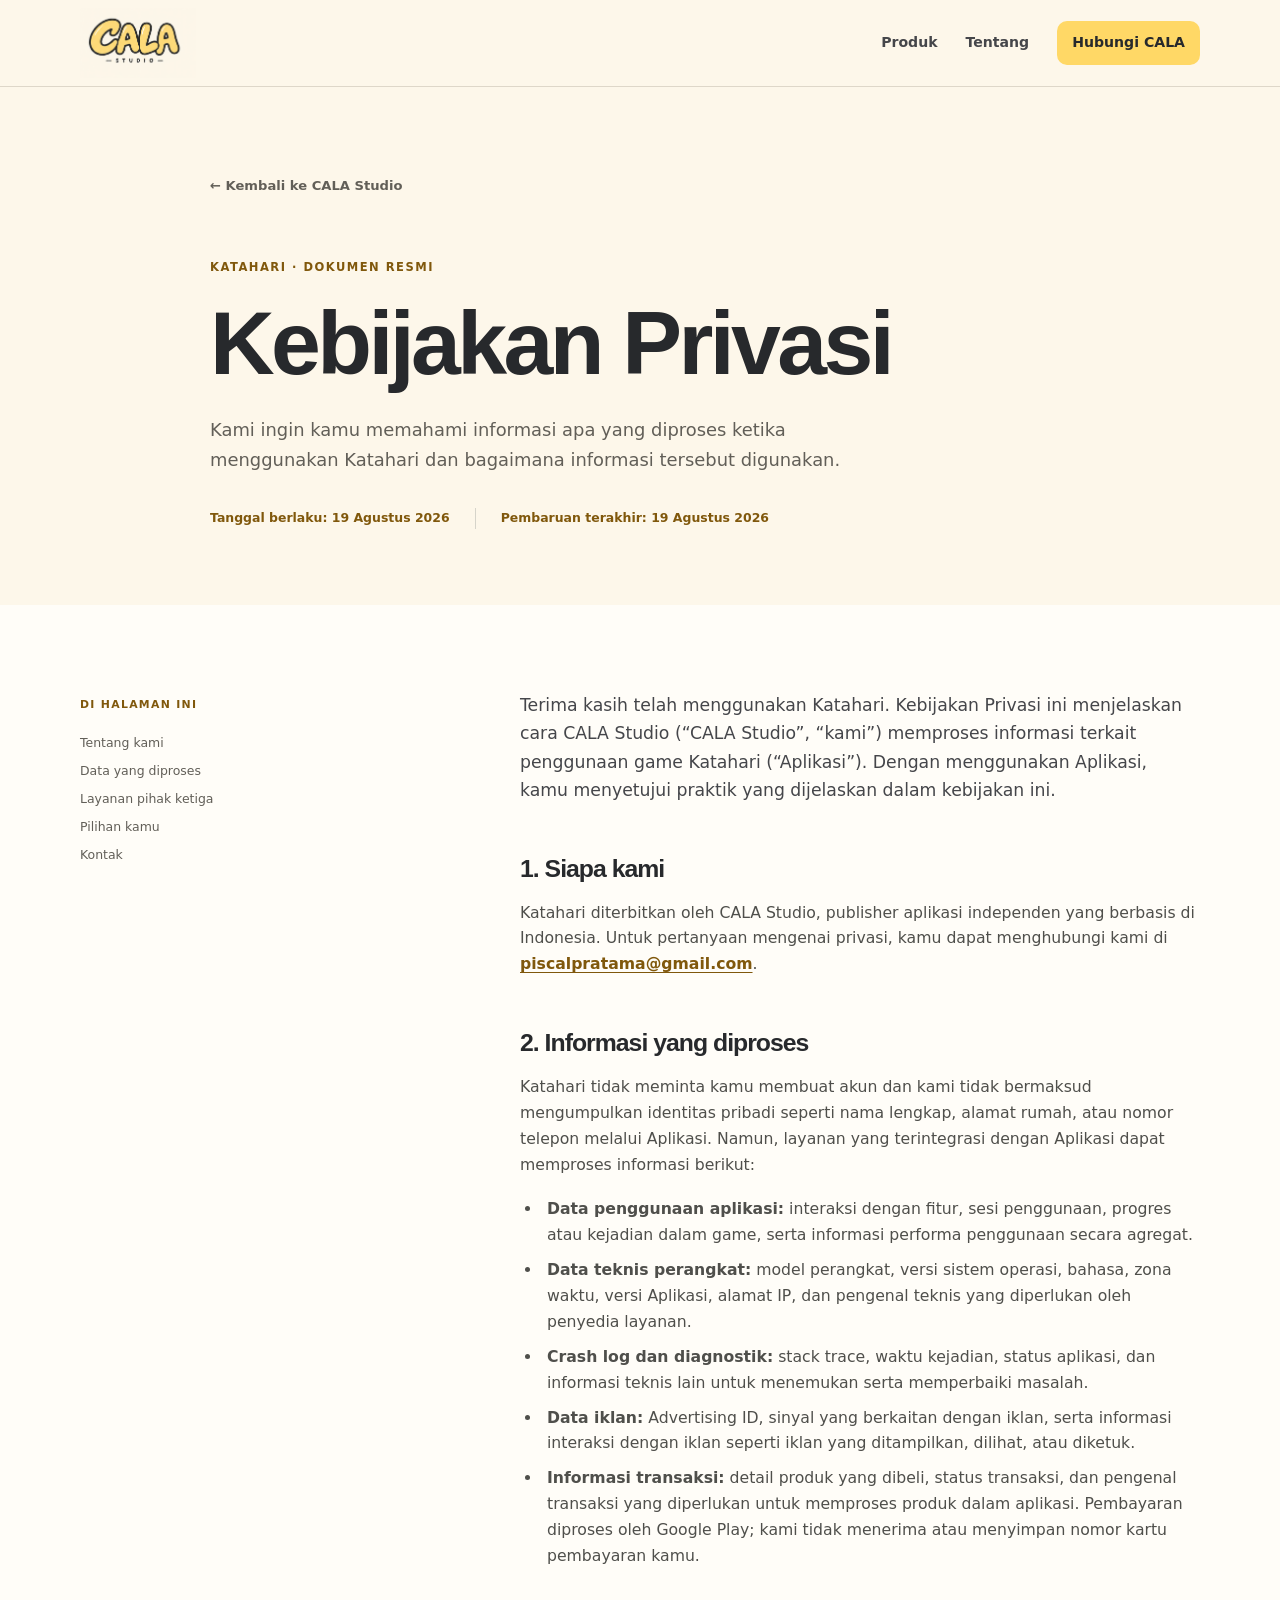
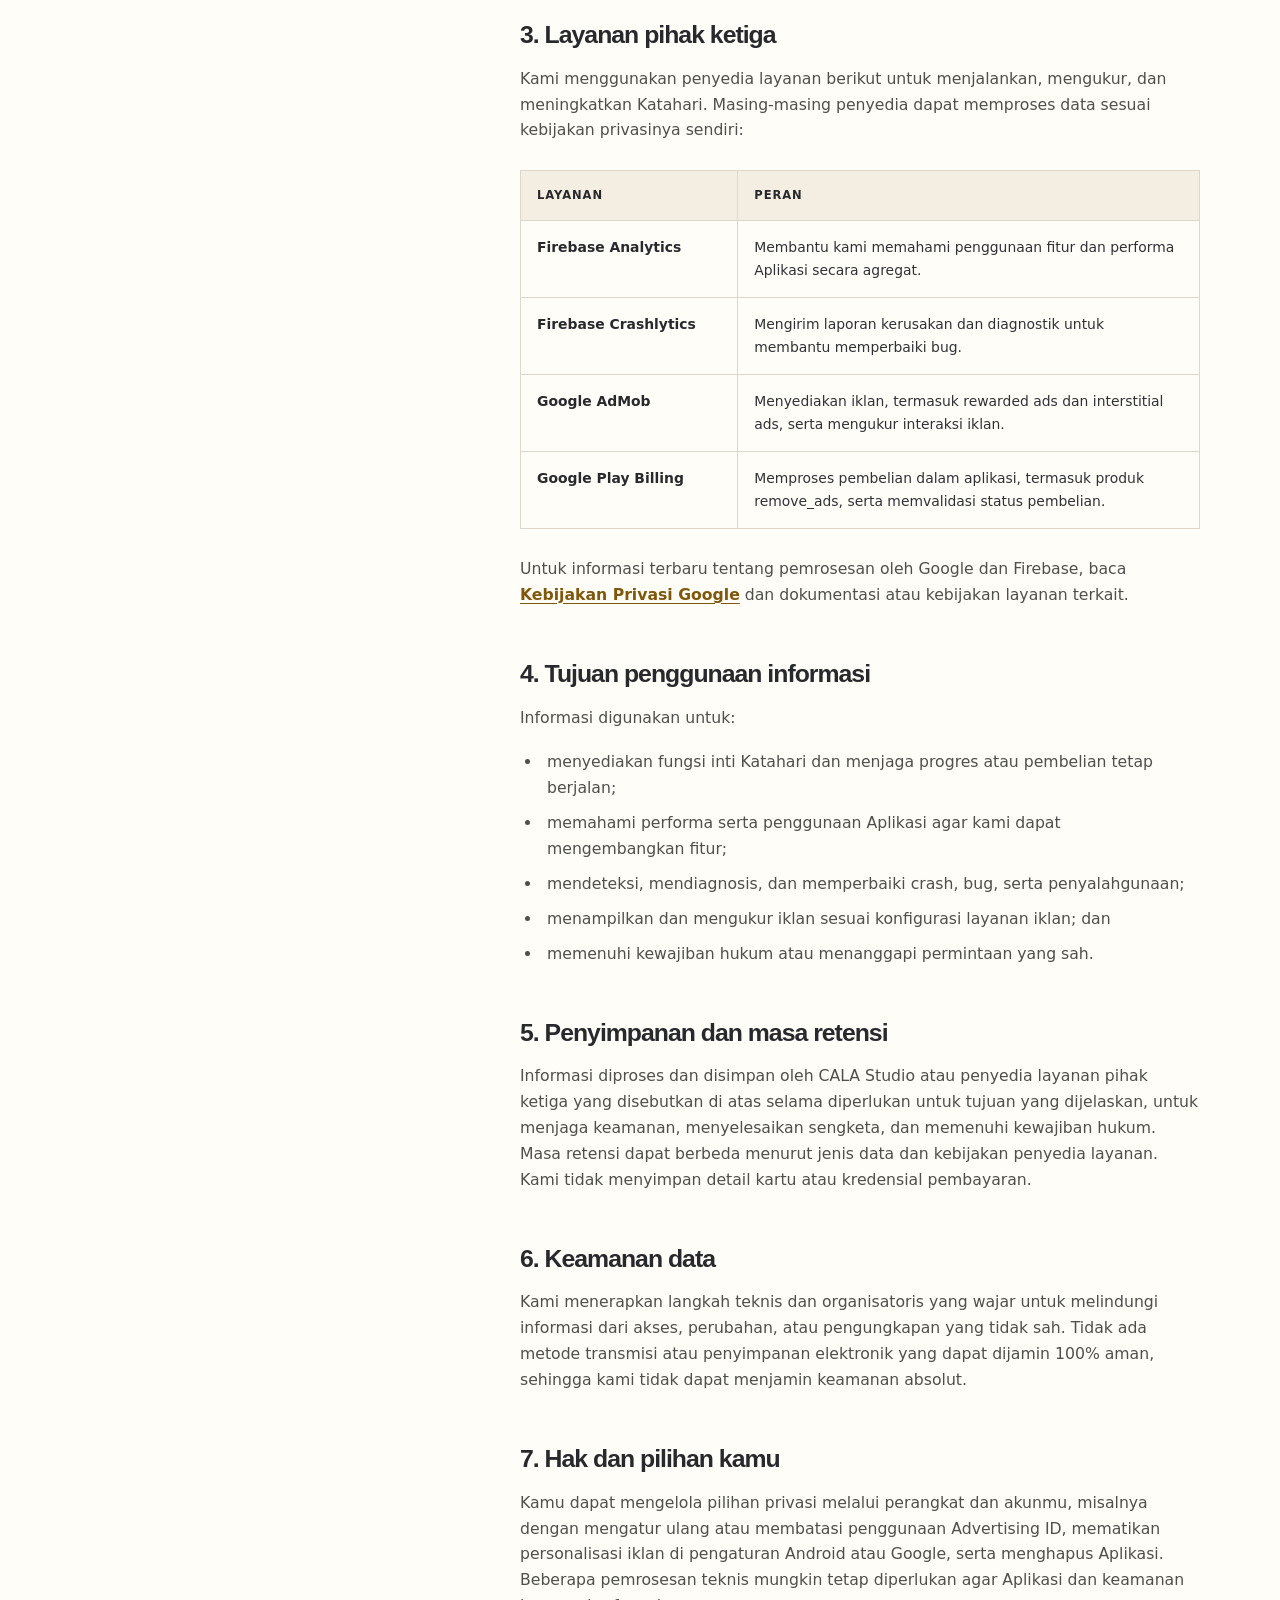
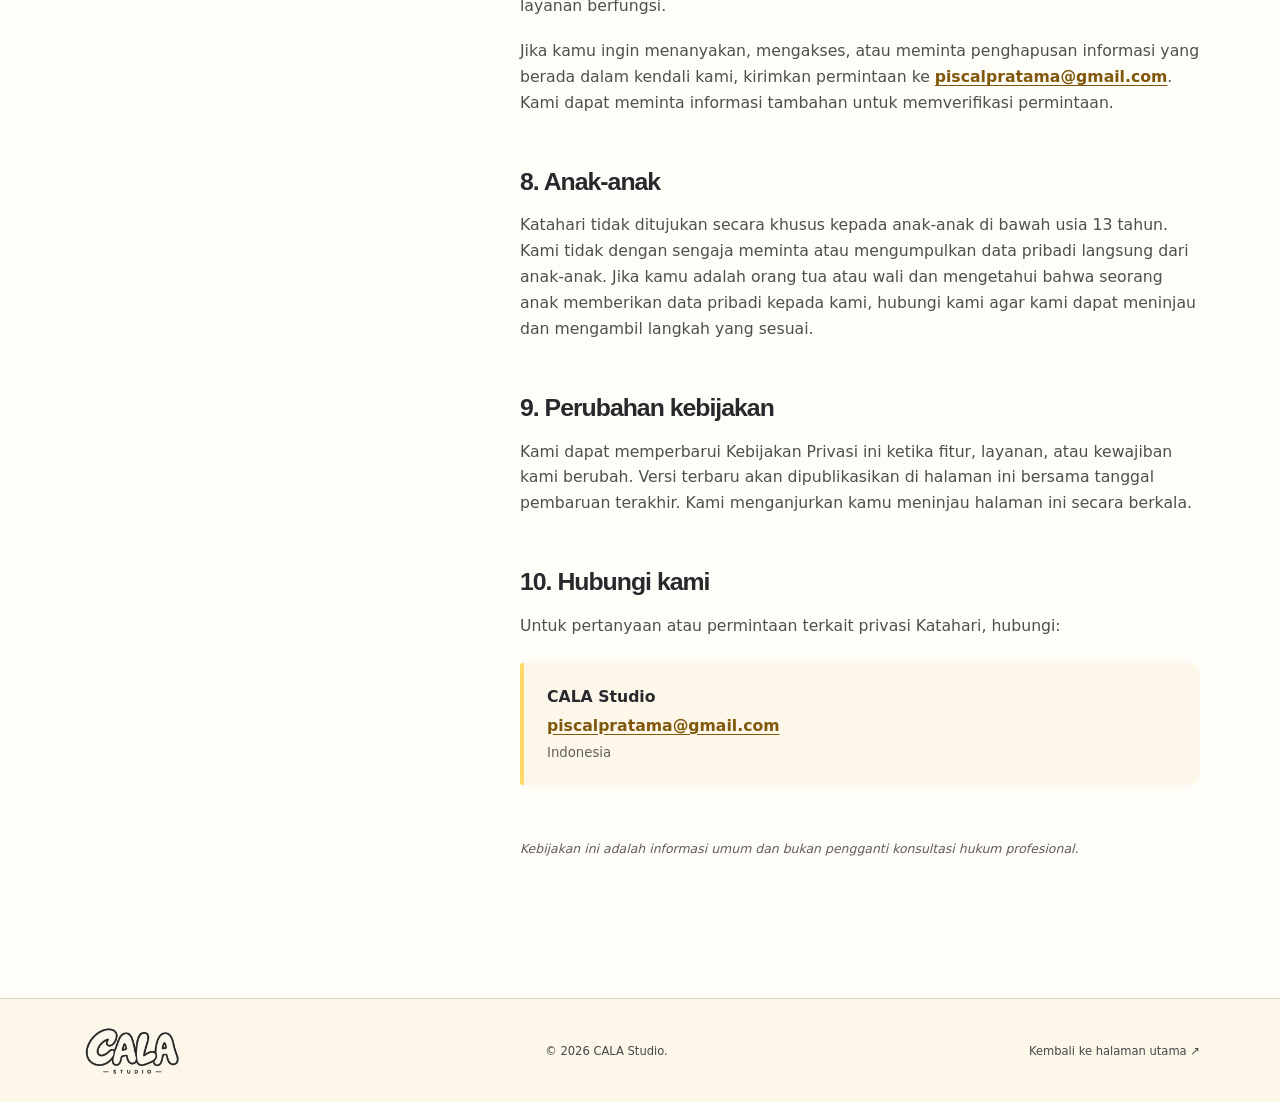
==== commit 699a6fc0: "Position CALA Studio as a software house" ====
--- a/katahari/privacy-policy.html
+++ b/katahari/privacy-policy.html
@@ -17,9 +17,9 @@
           <img src="../assets/logo-crops/cala-lockup-yellow.png" alt="CALA Studio">
         </a>
         <nav aria-label="Navigasi utama">
-          <a href="../index.html#aplikasi">Aplikasi</a>
-          <a href="../index.html#tentang">Tentang kami</a>
-          <a class="nav-cta" href="mailto:piscalpratama@gmail.com">Hubungi kami</a>
+          <a href="../index.html#produk">Produk</a>
+          <a href="../index.html#tentang">Tentang</a>
+          <a class="nav-cta" href="mailto:piscalpratama@gmail.com">Hubungi CALA</a>
         </nav>
       </div>
     </header>
--- a/styles.css
+++ b/styles.css
@@ -20,7 +20,7 @@
   margin: 0;
   color: var(--ink);
   background: var(--cream);
-  font-family: "Trebuchet MS", "Segoe UI", sans-serif;
+  font-family: "Segoe UI", system-ui, sans-serif;
   font-size: 16px;
   line-height: 1.65;
   -webkit-font-smoothing: antialiased;
@@ -112,7 +112,7 @@
 
 h1, h2, h3, p { margin-top: 0; }
 h1, h2, h3 { font-family: "Arial Rounded MT Bold", "Trebuchet MS", "Segoe UI", sans-serif; letter-spacing: -0.04em; line-height: 1.12; }
-h1 { max-width: 690px; margin-bottom: 24px; font-size: clamp(2.7rem, 6vw, 5.4rem); font-weight: 800; }
+h1 { max-width: 620px; margin-bottom: 24px; font-size: clamp(2.55rem, 5.6vw, 4.9rem); font-weight: 800; }
 h1 span, h2 em { color: var(--yellow-deep); font-style: normal; }
 .hero h1 span { color: var(--yellow); }
 .hero-lead { max-width: 515px; margin-bottom: 32px; color: rgba(253, 247, 234, 0.78); font-size: 1.1rem; }
@@ -148,13 +148,21 @@
 .hero-logo-frame img { display: block; width: 100%; height: auto; }
 .hero-art-note { max-width: 220px; margin: 32px 0 0 auto; color: rgba(253, 247, 234, 0.72); font-size: 0.82rem; font-weight: 700; line-height: 1.4; text-align: right; }
 
-.section { padding: 112px 0; }
+.section { padding: 104px 0; }
 .section-light { background: var(--paper); }
 .section-cream { background: var(--cream); }
+.section-services { background: var(--cream); border-top: 1px solid var(--line); }
 .section-heading { margin-bottom: 44px; }
 .split-heading { display: grid; grid-template-columns: 1fr 0.55fr; align-items: end; gap: 50px; }
 .section-heading h2, .about-grid h2 { max-width: 590px; margin-bottom: 0; font-size: clamp(2rem, 4vw, 3.6rem); }
 .split-heading > p { max-width: 340px; margin-bottom: 2px; color: var(--muted); font-size: 0.96rem; }
+
+.services-grid { display: grid; grid-template-columns: 0.8fr 1.2fr; align-items: start; gap: 96px; }
+.service-intro p:last-child { max-width: 360px; margin: 26px 0 0; color: var(--muted); }
+.service-list { border-top: 2px solid var(--charcoal); }
+.service-item { display: grid; grid-template-columns: 0.78fr 1.22fr; gap: 28px; padding: 23px 0; border-bottom: 1px solid var(--line); }
+.service-item h3 { margin: 0; color: var(--charcoal); font-size: 1.1rem; }
+.service-item p { max-width: 390px; margin: 0; color: var(--muted); font-size: 0.92rem; }
 
 .app-card { display: grid; grid-template-columns: minmax(260px, 0.75fr) 1.25fr; overflow: hidden; background: var(--cream); border: 2px solid var(--charcoal); border-radius: var(--radius); box-shadow: var(--shadow); }
 .app-card-art { position: relative; min-height: 355px; overflow: hidden; background: var(--yellow); }
@@ -169,15 +177,17 @@
 .app-card h3 { margin-bottom: 18px; font-size: clamp(2.2rem, 4vw, 3.5rem); }
 .status-pill { flex: none; padding: 6px 11px; color: var(--charcoal); background: var(--yellow); border-radius: 7px; font-size: 0.68rem; font-weight: 800; letter-spacing: 0.06em; text-transform: uppercase; }
 .app-card-content > p { max-width: 480px; margin-bottom: 23px; color: var(--muted); }
-.tag-list { display: flex; flex-wrap: wrap; gap: 8px; margin-bottom: 34px; }
-.tag-list span { padding: 6px 10px; color: var(--charcoal-soft); border: 1px solid #d4cbbc; border-radius: 6px; font-size: 0.73rem; font-weight: 700; }
+.app-facts { display: grid; grid-template-columns: 0.7fr 1.3fr; margin-bottom: 32px; border-top: 1px solid var(--line); border-bottom: 1px solid var(--line); }
+.app-facts span { padding: 13px 18px 13px 0; color: var(--muted); font-size: 0.78rem; line-height: 1.45; }
+.app-facts span + span { padding-right: 0; padding-left: 18px; border-left: 1px solid var(--line); }
+.app-facts strong { display: block; margin-bottom: 2px; color: var(--charcoal); font-size: 0.65rem; letter-spacing: 0.08em; text-transform: uppercase; }
 .app-links { display: flex; align-items: center; flex-wrap: wrap; gap: 13px; color: var(--yellow-deep); font-size: 0.8rem; font-weight: 800; }
 .app-links a { text-decoration: none; }
 .app-links a:hover { text-decoration: underline; text-underline-offset: 3px; }
 .play-placeholder { color: var(--muted); font-weight: 600; }
-.link-separator { color: #c1c7ce; }
-
-.about-grid { display: grid; grid-template-columns: 1fr 0.8fr; gap: 100px; }
+.link-separator { color: #b8ae9f; }
+
+.about-grid { display: grid; grid-template-columns: 1fr 0.8fr; gap: 76px; }
 .about-copy { padding-top: 42px; }
 .about-copy p { margin-bottom: 18px; color: var(--muted); }
 .about-copy .button { margin-top: 16px; }
@@ -212,7 +222,7 @@
 .document-aside { position: sticky; top: 25px; align-self: start; display: flex; flex-direction: column; gap: 10px; padding-top: 5px; }
 .document-aside a { color: var(--muted); font-size: 0.78rem; line-height: 1.45; text-decoration: none; }
 .document-aside a:hover { color: var(--yellow-deep); }
-.legal-copy { min-width: 0; color: #49566b; font-size: 0.98rem; }
+.legal-copy { min-width: 0; color: #4f4f4b; font-size: 0.98rem; }
 .legal-copy > p:first-child { color: var(--charcoal-soft); font-size: 1.08rem; }
 .legal-copy h2 { margin: 52px 0 17px; color: var(--charcoal); font-size: 1.55rem; }
 .legal-copy h2:first-of-type { margin-top: 50px; }
@@ -245,9 +255,13 @@
   .section { padding: 76px 0; }
   .split-heading, .about-grid { grid-template-columns: 1fr; gap: 25px; }
   .split-heading > p { margin-top: 0; }
+  .services-grid { grid-template-columns: 1fr; gap: 42px; }
+  .service-item { grid-template-columns: 1fr; gap: 6px; padding: 19px 0; }
   .app-card { grid-template-columns: 1fr; }
   .app-card-art { min-height: 280px; }
   .app-card-content { padding: 34px 26px 38px; }
+  .app-facts { grid-template-columns: 1fr; }
+  .app-facts span + span { padding-top: 11px; padding-left: 0; border-top: 1px solid var(--line); border-left: 0; }
   .app-card-title { display: block; }
   .status-pill { display: inline-block; margin-bottom: 14px; }
   .about-copy { padding-top: 0; }
